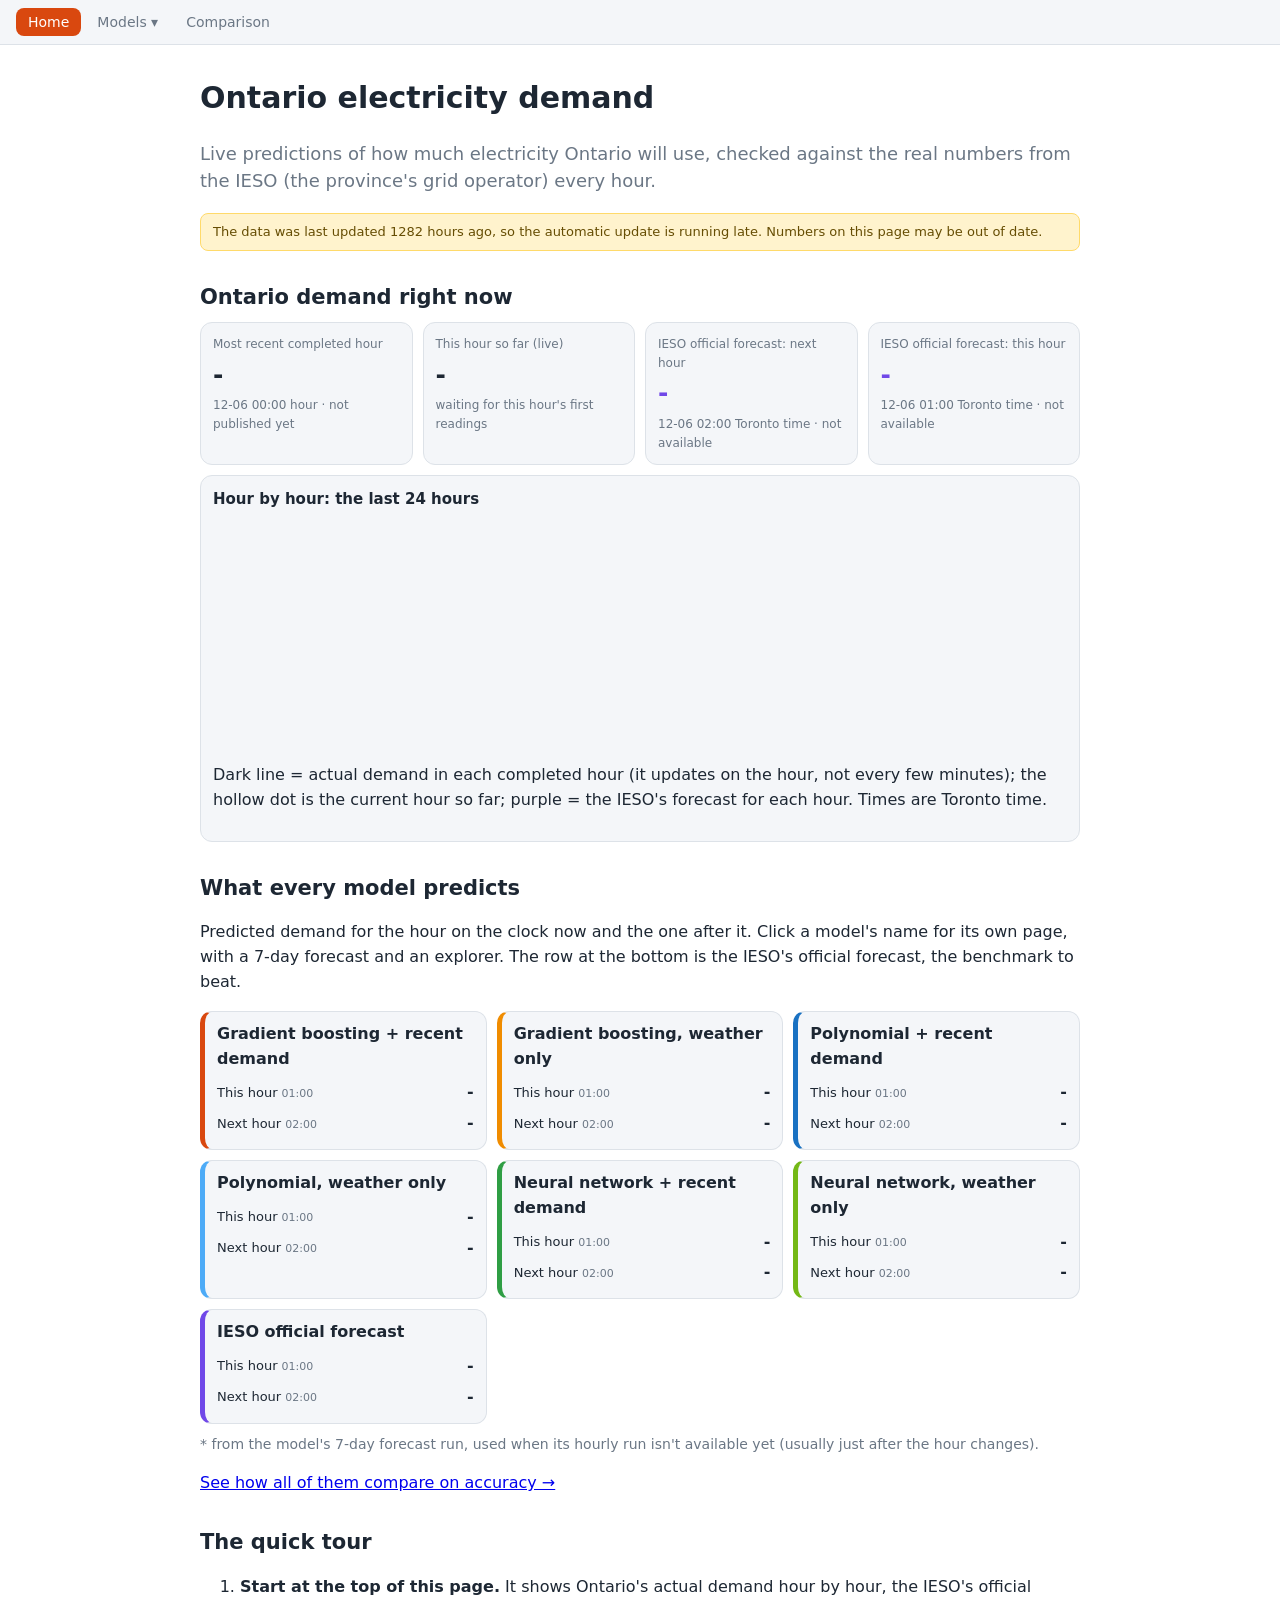
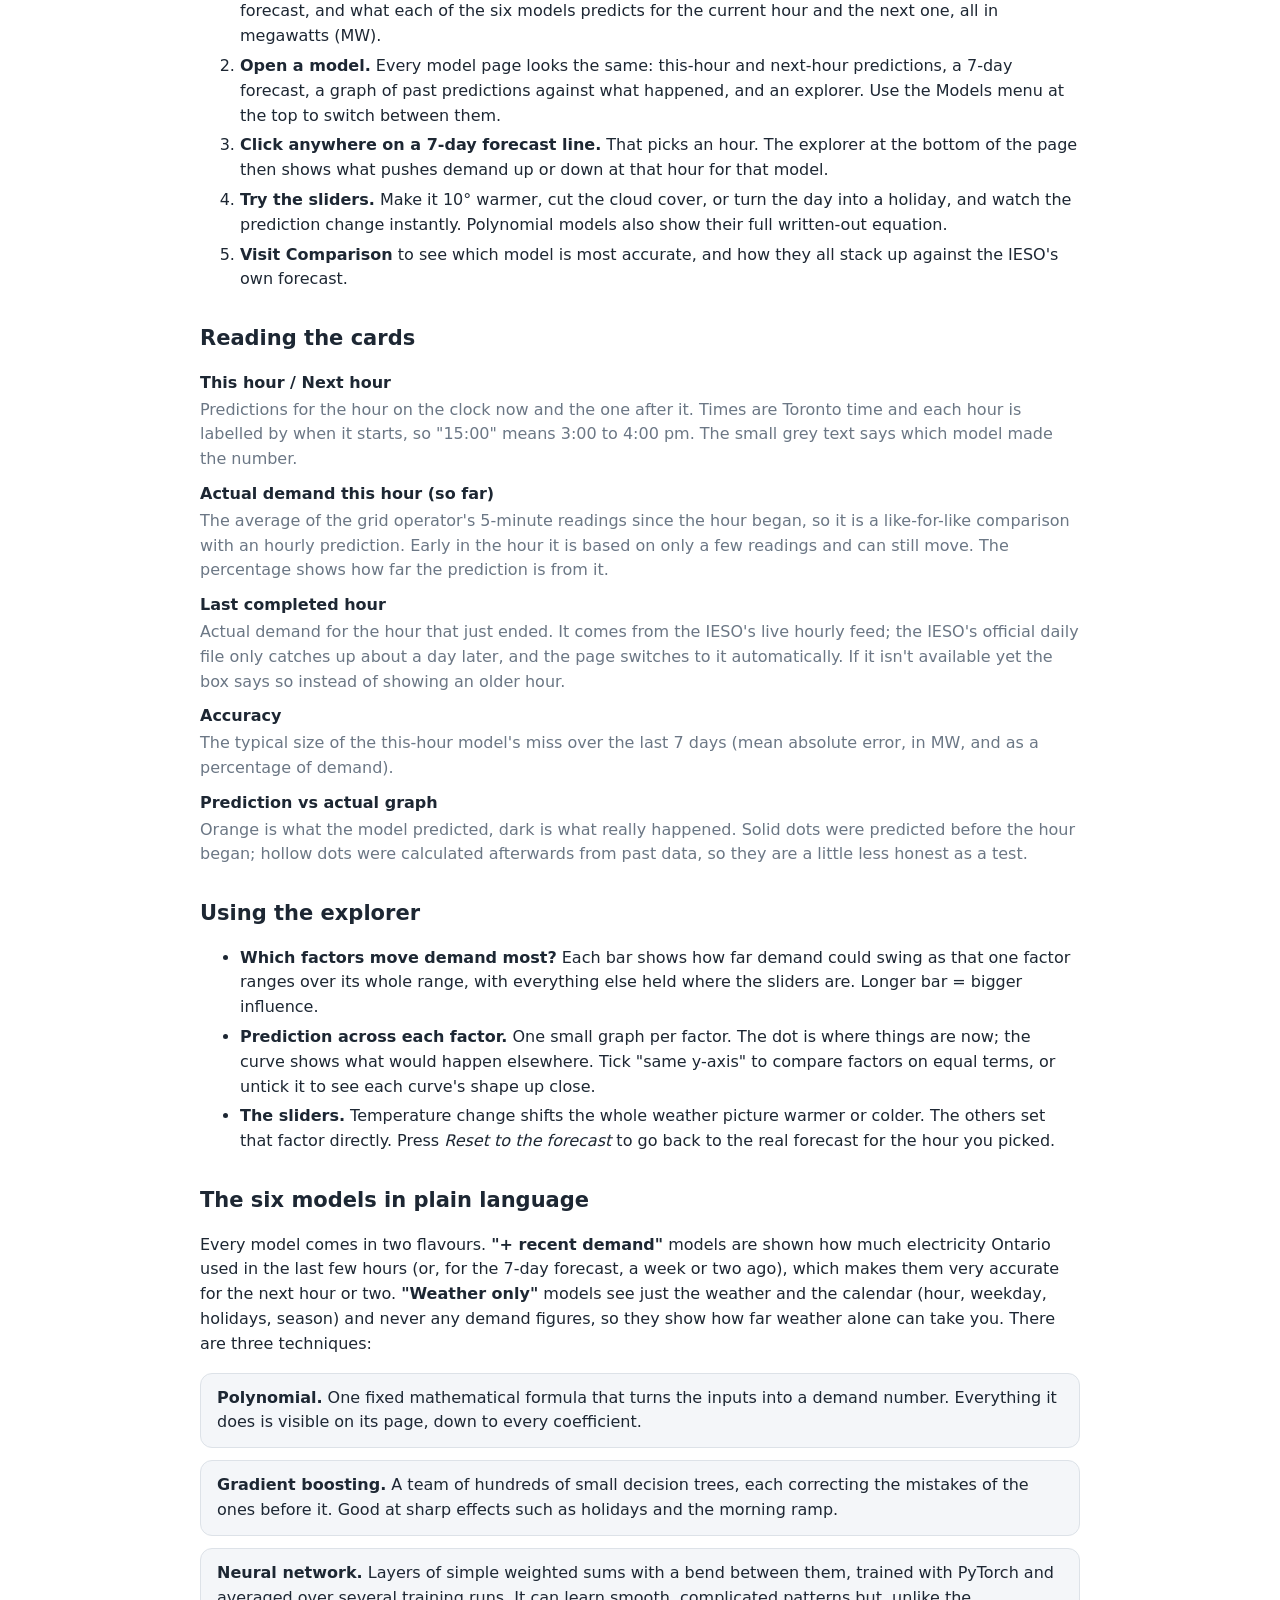
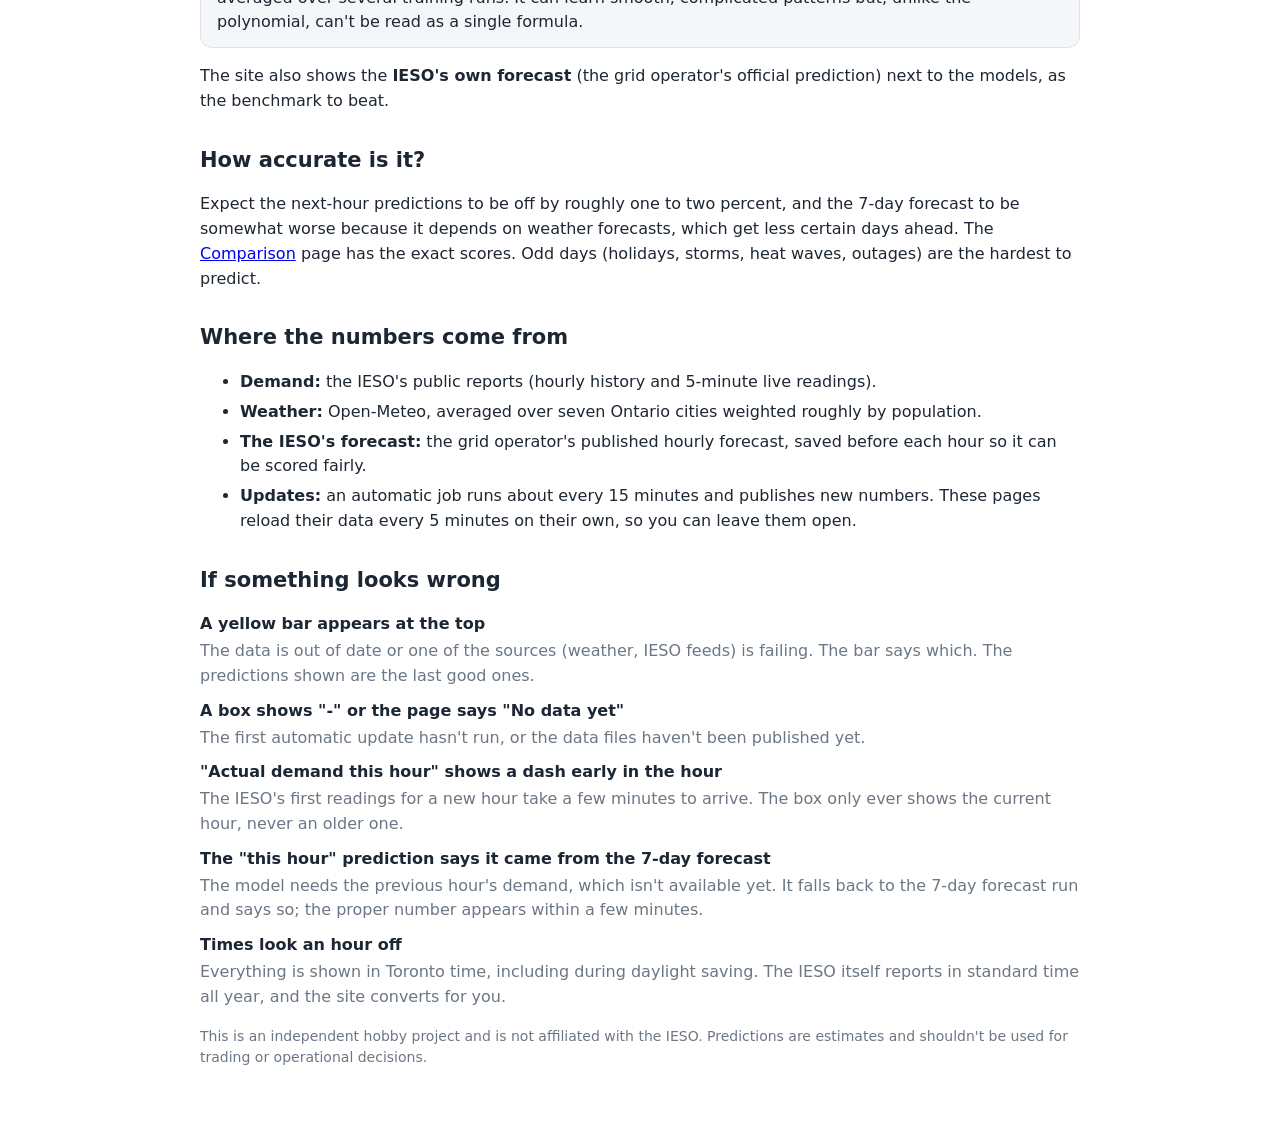
==== docs/index.html @ 5028d334 "uniform website, hopefully fixed ieso forecast inclusion" ====
<!doctype html><html><head><meta charset="utf-8">
<meta name="viewport" content="width=device-width,initial-scale=1"><script src="nav.js"></script>
<title>Ontario electricity demand: welcome</title>
<style>
:root{--bg:#fff;--fg:#1d2733;--mut:#6b7785;--card:#f4f6f9;--ac:#d9480f;--bd:#dde2e8}
@media(prefers-color-scheme:dark){:root{--bg:#14181d;--fg:#e6eaee;--mut:#8b96a3;--card:#1e242b;--bd:#313a44}}
body{margin:0;font:16px/1.55 system-ui,sans-serif;background:var(--bg);color:var(--fg)}
main{max-width:880px;margin:auto;padding:20px 16px 50px}h1{font-size:30px;margin:10px 0 6px}h2{font-size:21px;margin:30px 0 6px}h3{font-size:16px;margin:0 0 4px}
p,li{color:var(--fg)}.lead{font-size:18px;color:var(--mut)}.mut{color:var(--mut);font-size:14px}
.pages{display:grid;grid-template-columns:repeat(2,1fr);gap:12px;margin:14px 0}@media(max-width:640px){.pages{grid-template-columns:1fr}}
a.tile{display:block;background:var(--card);border:1px solid var(--bd);border-radius:12px;padding:14px;color:var(--fg);text-decoration:none}
a.tile:hover{border-color:var(--ac)}a.tile p{margin:4px 0 0;color:var(--mut);font-size:14px}
.box{background:var(--card);border:1px solid var(--bd);border-radius:12px;padding:12px 16px;margin:12px 0}
dt{font-weight:700;margin-top:10px}dd{margin:2px 0 0;color:var(--mut)}code{background:var(--card);padding:1px 5px;border-radius:5px;font-size:14px}
li{margin:5px 0}
.warn{background:#fff3cd;color:#664d03;border:1px solid #ffda6a;border-radius:8px;padding:8px 12px;margin:10px 0;font-size:13px}
@media(prefers-color-scheme:dark){.warn{background:#3d3210;color:#ffe08a;border-color:#6b5a1f}}
.cards{display:grid;grid-template-columns:repeat(auto-fit,minmax(200px,1fr));gap:10px;margin:8px 0}
.card,.panel{background:var(--card);border:1px solid var(--bd);border-radius:12px;padding:12px}.panel{margin:10px 0}
.card span{display:block;color:var(--mut);font-size:12px}.card b{font-size:25px;display:block;margin:2px 0}.card small{display:block;color:var(--mut);font-size:12px}
.card.ieso b{color:#7048e8}@media(prefers-color-scheme:dark){.card.ieso b{color:#a78bfa}}
.mgrid{display:grid;grid-template-columns:repeat(auto-fit,minmax(255px,1fr));gap:10px;margin:8px 0}
.mc{background:var(--card);border:1px solid var(--bd);border-left:5px solid var(--ac);border-radius:12px;padding:10px 12px}
.mc a{color:var(--fg);font-weight:700;text-decoration:none}.mc a:hover{text-decoration:underline}
.mc table{width:100%;border-collapse:collapse;margin-top:6px;font-size:13px}.mc td{padding:3px 0}.mc td+td{text-align:right;font-weight:700;font-size:16px}
.mc small{color:var(--mut);font-size:11px}canvas{width:100%;height:230px;display:block}h3{font-size:15px;margin:0 0 6px}
</style></head><body><main>
<h1>Ontario electricity demand</h1>
<p class="lead">Live predictions of how much electricity Ontario will use, checked against the real numbers from the IESO (the province's grid operator) every hour.</p>

<div id="banner" class="warn" style="display:none"></div>

<h2>Ontario demand right now</h2>
<div class="cards">
<div class="card"><span>Most recent completed hour</span><b id="hA">-</b><small id="hAt"></small></div>
<div class="card"><span>This hour so far (live)</span><b id="hL">-</b><small id="hLt"></small></div>
<div class="card ieso"><span>IESO official forecast: next hour</span><b id="hI">-</b><small id="hIt"></small></div>
<div class="card ieso"><span>IESO official forecast: this hour</span><b id="hJ">-</b><small id="hJt"></small></div></div>
<div class="panel"><h3>Hour by hour: the last 24 hours</h3><canvas id="tr"></canvas>
<p>Dark line = actual demand in each completed hour (it updates on the hour, not every few minutes); the hollow dot is the current hour so far; purple = the IESO's forecast for each hour. Times are Toronto time.</p></div>

<h2>What every model predicts</h2>
<p>Predicted demand for the hour on the clock now and the one after it. Click a model's name for its own page, with a 7-day forecast and an explorer. The row at the bottom is the IESO's official forecast, the benchmark to beat.</p>
<div class="mgrid" id="mg"></div>
<p><a href="compare.html">See how all of them compare on accuracy &rarr;</a></p>

<h2>The quick tour</h2>
<ol>
<li><b>Start at the top of this page.</b> It shows Ontario's actual demand hour by hour, the IESO's official forecast, and what each of the six models predicts for the current hour and the next one, all in megawatts (MW).</li>
<li><b>Open a model.</b> Every model page looks the same: this-hour and next-hour predictions, a 7-day forecast, a graph of past predictions against what happened, and an explorer. Use the Models menu at the top to switch between them.</li>
<li><b>Click anywhere on a 7-day forecast line.</b> That picks an hour. The explorer at the bottom of the page then shows what pushes demand up or down at that hour for that model.</li>
<li><b>Try the sliders.</b> Make it 10&deg; warmer, cut the cloud cover, or turn the day into a holiday, and watch the prediction change instantly. Polynomial models also show their full written-out equation.</li>
<li><b>Visit Comparison</b> to see which model is most accurate, and how they all stack up against the IESO's own forecast.</li>
</ol>

<h2>Reading the cards</h2>
<dl>
<dt>This hour / Next hour</dt><dd>Predictions for the hour on the clock now and the one after it. Times are Toronto time and each hour is labelled by when it starts, so "15:00" means 3:00 to 4:00 pm. The small grey text says which model made the number.</dd>
<dt>Actual demand this hour (so far)</dt><dd>The average of the grid operator's 5-minute readings since the hour began, so it is a like-for-like comparison with an hourly prediction. Early in the hour it is based on only a few readings and can still move. The percentage shows how far the prediction is from it.</dd>
<dt>Last completed hour</dt><dd>Actual demand for the hour that just ended. It comes from the IESO's live hourly feed; the IESO's official daily file only catches up about a day later, and the page switches to it automatically. If it isn't available yet the box says so instead of showing an older hour.</dd>
<dt>Accuracy</dt><dd>The typical size of the this-hour model's miss over the last 7 days (mean absolute error, in MW, and as a percentage of demand).</dd>
<dt>Prediction vs actual graph</dt><dd>Orange is what the model predicted, dark is what really happened. Solid dots were predicted before the hour began; hollow dots were calculated afterwards from past data, so they are a little less honest as a test.</dd>
</dl>

<h2>Using the explorer</h2>
<ul>
<li><b>Which factors move demand most?</b> Each bar shows how far demand could swing as that one factor ranges over its whole range, with everything else held where the sliders are. Longer bar = bigger influence.</li>
<li><b>Prediction across each factor.</b> One small graph per factor. The dot is where things are now; the curve shows what would happen elsewhere. Tick "same y-axis" to compare factors on equal terms, or untick it to see each curve's shape up close.</li>
<li><b>The sliders.</b> Temperature change shifts the whole weather picture warmer or colder. The others set that factor directly. Press <i>Reset to the forecast</i> to go back to the real forecast for the hour you picked.</li>
</ul>

<h2>The six models in plain language</h2>
<p>Every model comes in two flavours. <b>"+ recent demand"</b> models are shown how much electricity Ontario used in the last few hours (or, for the 7-day forecast, a week or two ago), which makes them very accurate for the next hour or two. <b>"Weather only"</b> models see just the weather and the calendar (hour, weekday, holidays, season) and never any demand figures, so they show how far weather alone can take you. There are three techniques:</p>
<div class="box"><b>Polynomial.</b> One fixed mathematical formula that turns the inputs into a demand number. Everything it does is visible on its page, down to every coefficient.</div>
<div class="box"><b>Gradient boosting.</b> A team of hundreds of small decision trees, each correcting the mistakes of the ones before it. Good at sharp effects such as holidays and the morning ramp.</div>
<div class="box"><b>Neural network.</b> Layers of simple weighted sums with a bend between them, trained with PyTorch and averaged over several training runs. It can learn smooth, complicated patterns but, unlike the polynomial, can't be read as a single formula.</div>
<p>The site also shows the <b>IESO's own forecast</b> (the grid operator's official prediction) next to the models, as the benchmark to beat.</p>

<h2>How accurate is it?</h2>
<p>Expect the next-hour predictions to be off by roughly one to two percent, and the 7-day forecast to be somewhat worse because it depends on weather forecasts, which get less certain days ahead. The <a href="compare.html">Comparison</a> page has the exact scores. Odd days (holidays, storms, heat waves, outages) are the hardest to predict.</p>

<h2>Where the numbers come from</h2>
<ul>
<li><b>Demand:</b> the IESO's public reports (hourly history and 5-minute live readings).</li>
<li><b>Weather:</b> Open-Meteo, averaged over seven Ontario cities weighted roughly by population.</li>
<li><b>The IESO's forecast:</b> the grid operator's published hourly forecast, saved before each hour so it can be scored fairly.</li>
<li><b>Updates:</b> an automatic job runs about every 15 minutes and publishes new numbers. These pages reload their data every 5 minutes on their own, so you can leave them open.</li>
</ul>

<h2>If something looks wrong</h2>
<dl>
<dt>A yellow bar appears at the top</dt><dd>The data is out of date or one of the sources (weather, IESO feeds) is failing. The bar says which. The predictions shown are the last good ones.</dd>
<dt>A box shows "-" or the page says "No data yet"</dt><dd>The first automatic update hasn't run, or the data files haven't been published yet.</dd>
<dt>"Actual demand this hour" shows a dash early in the hour</dt><dd>The IESO's first readings for a new hour take a few minutes to arrive. The box only ever shows the current hour, never an older one.</dd>
<dt>The "this hour" prediction says it came from the 7-day forecast</dt><dd>The model needs the previous hour's demand, which isn't available yet. It falls back to the 7-day forecast run and says so; the proper number appears within a few minutes.</dd>
<dt>Times look an hour off</dt><dd>Everything is shown in Toronto time, including during daylight saving. The IESO itself reports in standard time all year, and the site converts for you.</dd>
</dl>
<p class="mut">This is an independent hobby project and is not affiliated with the IESO. Predictions are estimates and shouldn't be used for trading or operational decisions.</p>
<script src="demand_log.js"></script><script src="forecast.js"></script><script src="common.js"></script><script src="home.js"></script>
</main></body></html>
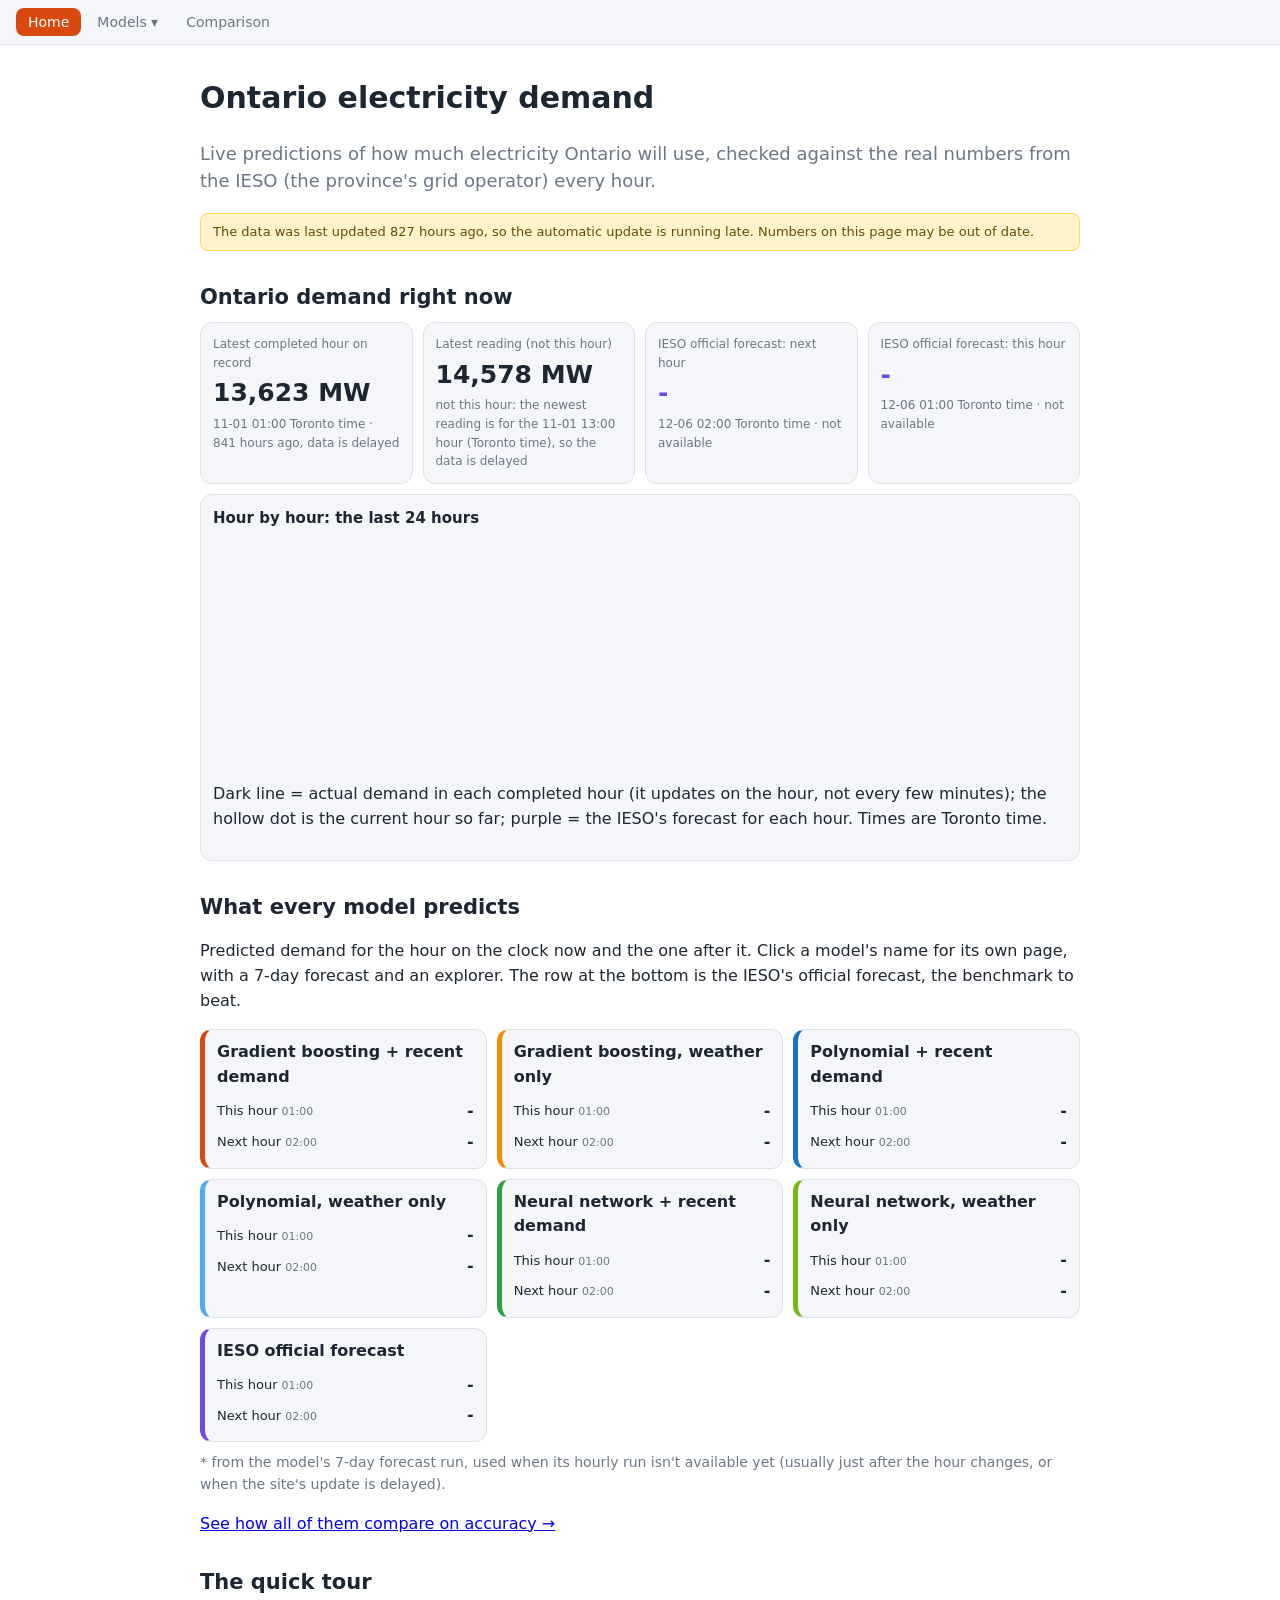
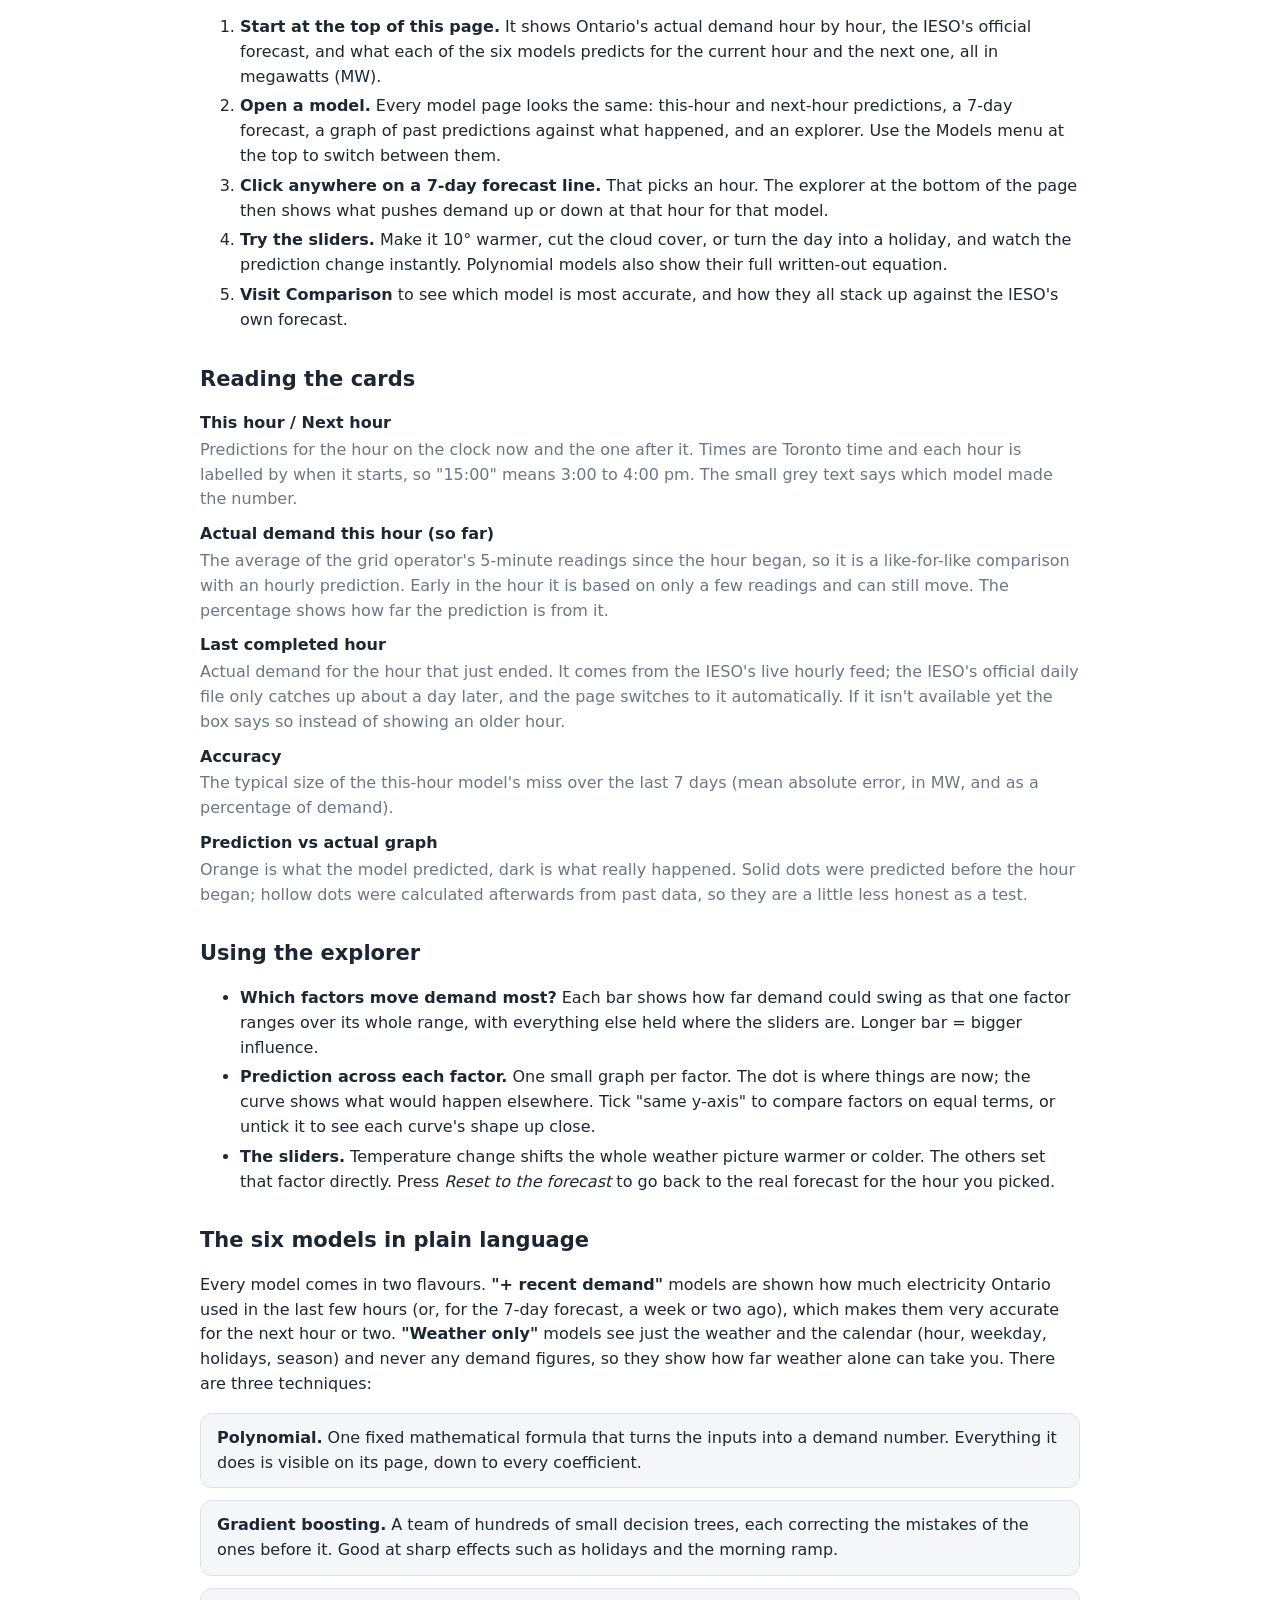
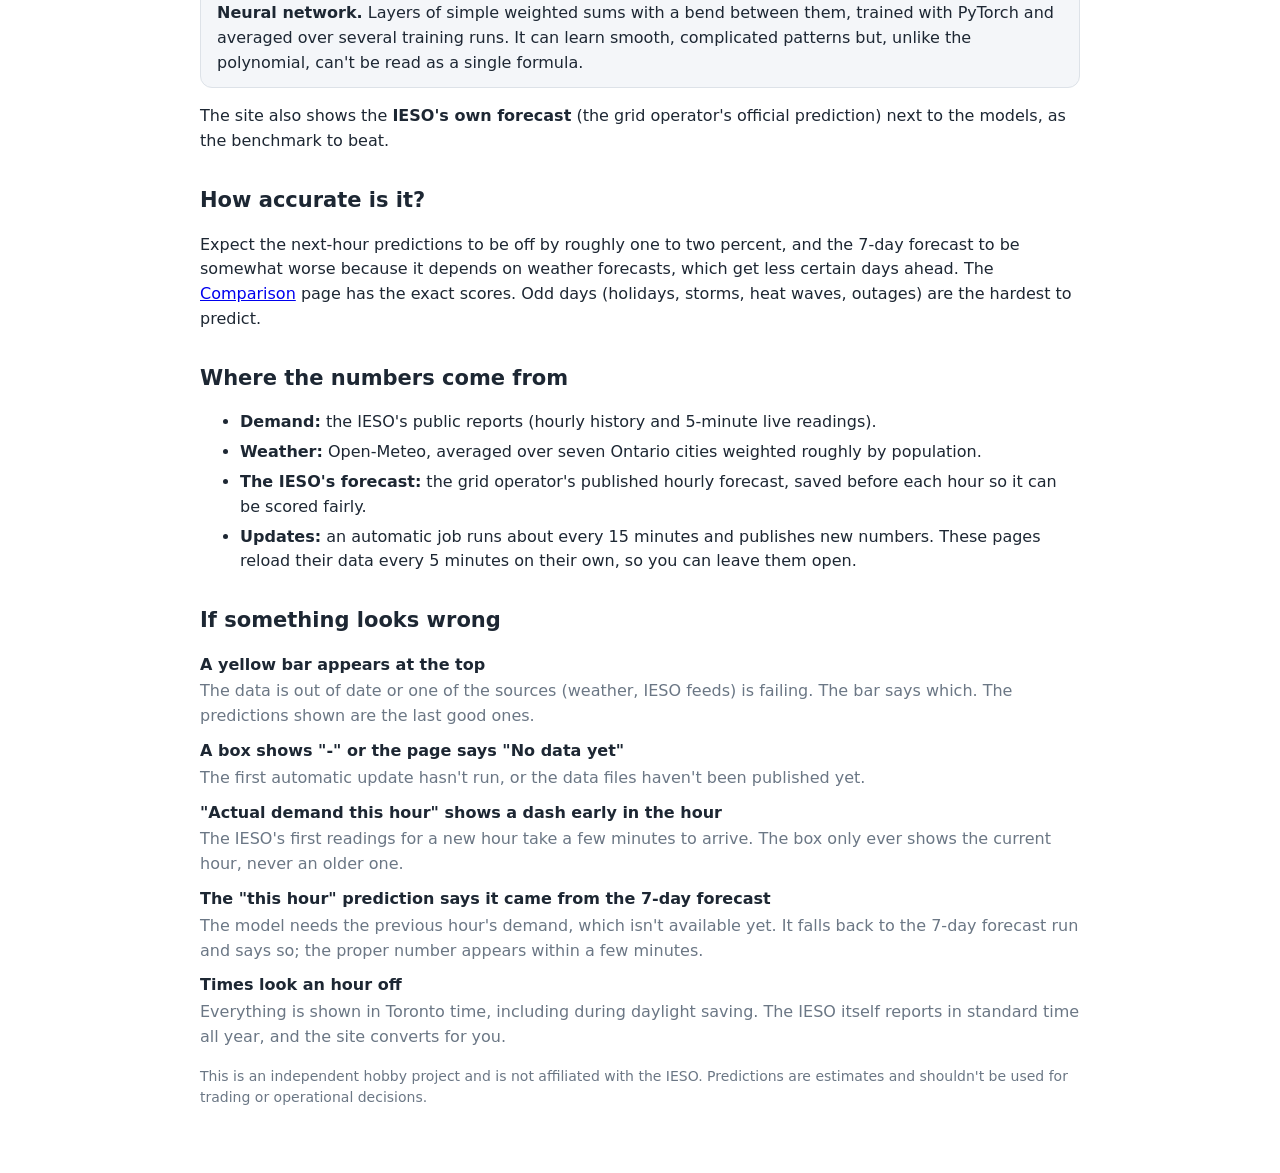
==== commit a352a5e2: "attempting to make demand update work" ====
--- a/docs/index.html
+++ b/docs/index.html
@@ -96,5 +96,5 @@
 <dt>Times look an hour off</dt><dd>Everything is shown in Toronto time, including during daylight saving. The IESO itself reports in standard time all year, and the site converts for you.</dd>
 </dl>
 <p class="mut">This is an independent hobby project and is not affiliated with the IESO. Predictions are estimates and shouldn't be used for trading or operational decisions.</p>
-<script src="demand_log.js"></script><script src="forecast.js"></script><script src="common.js"></script><script src="home.js"></script>
+<script src="demand_log.js"></script><script src="forecast.js"></script><script src="common.js"></script><script src="config.js"></script><script src="home.js"></script><script src="live.js"></script>
 </main></body></html>
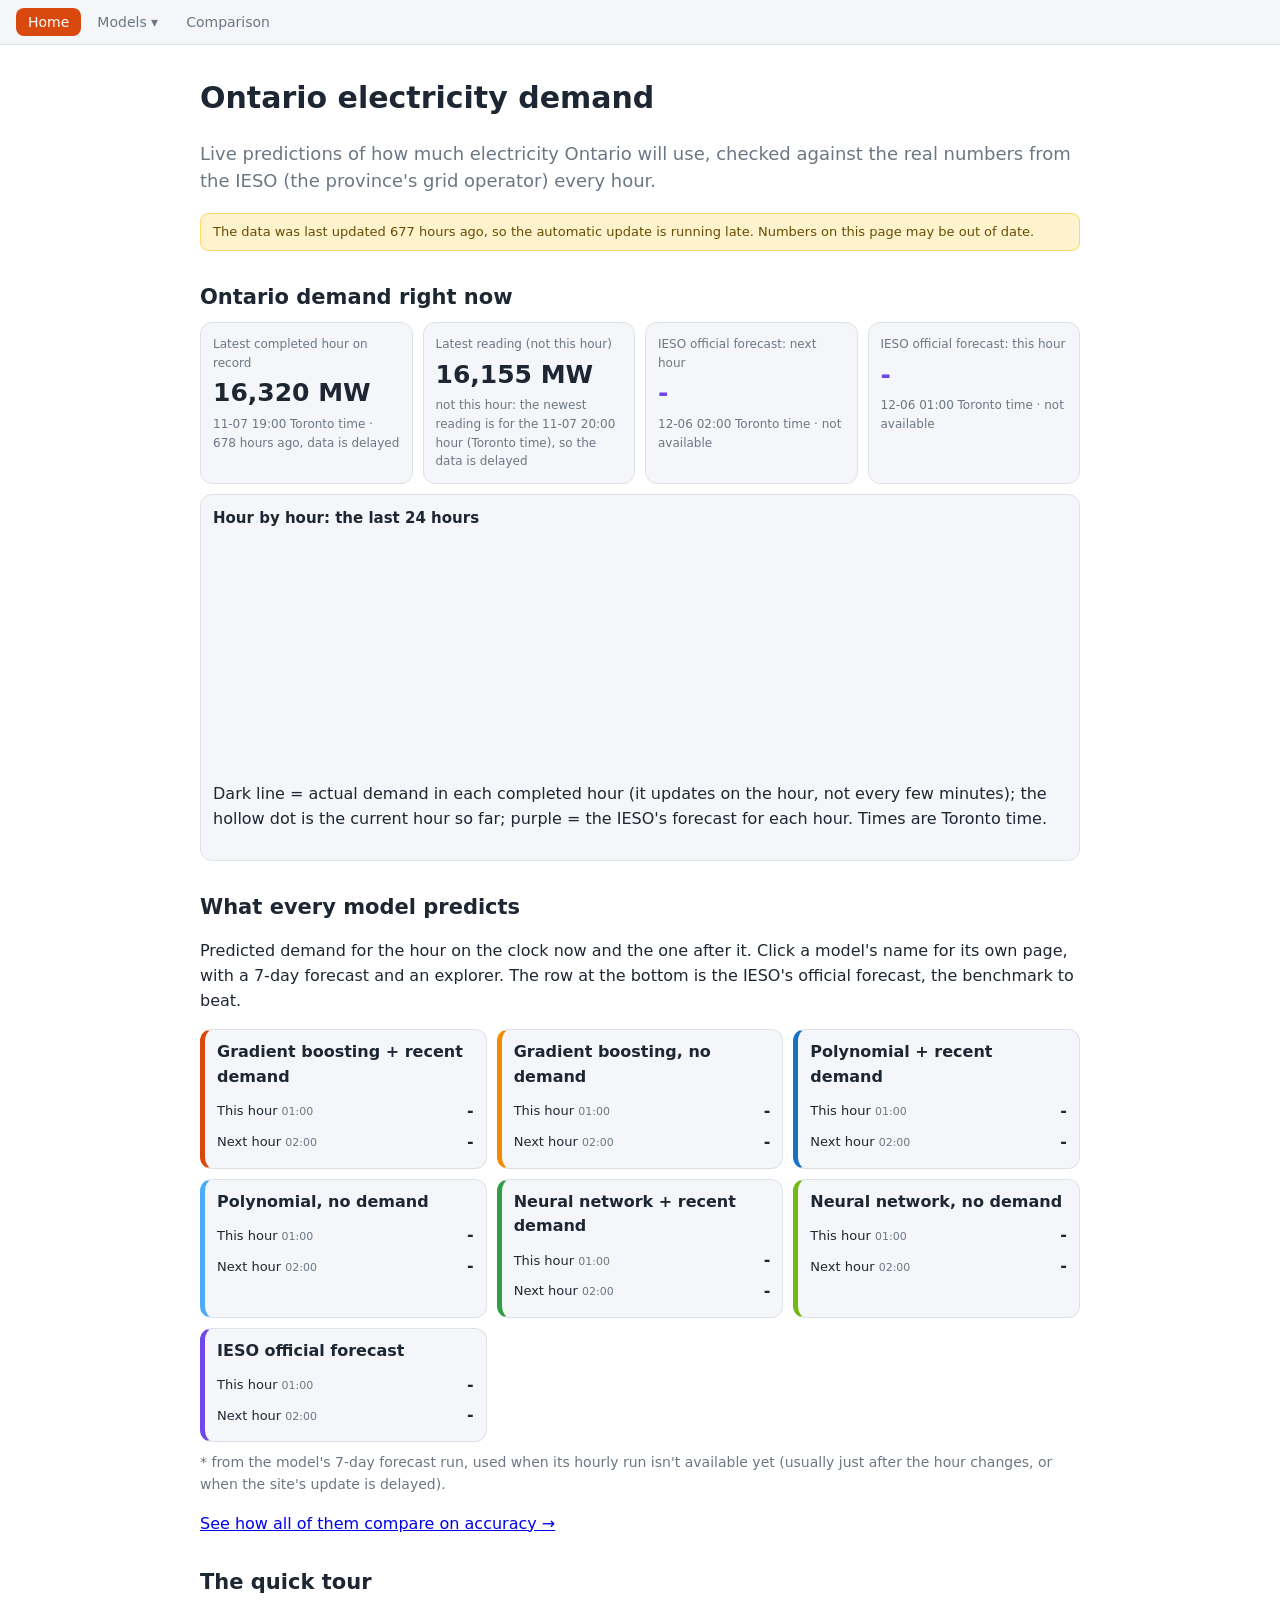
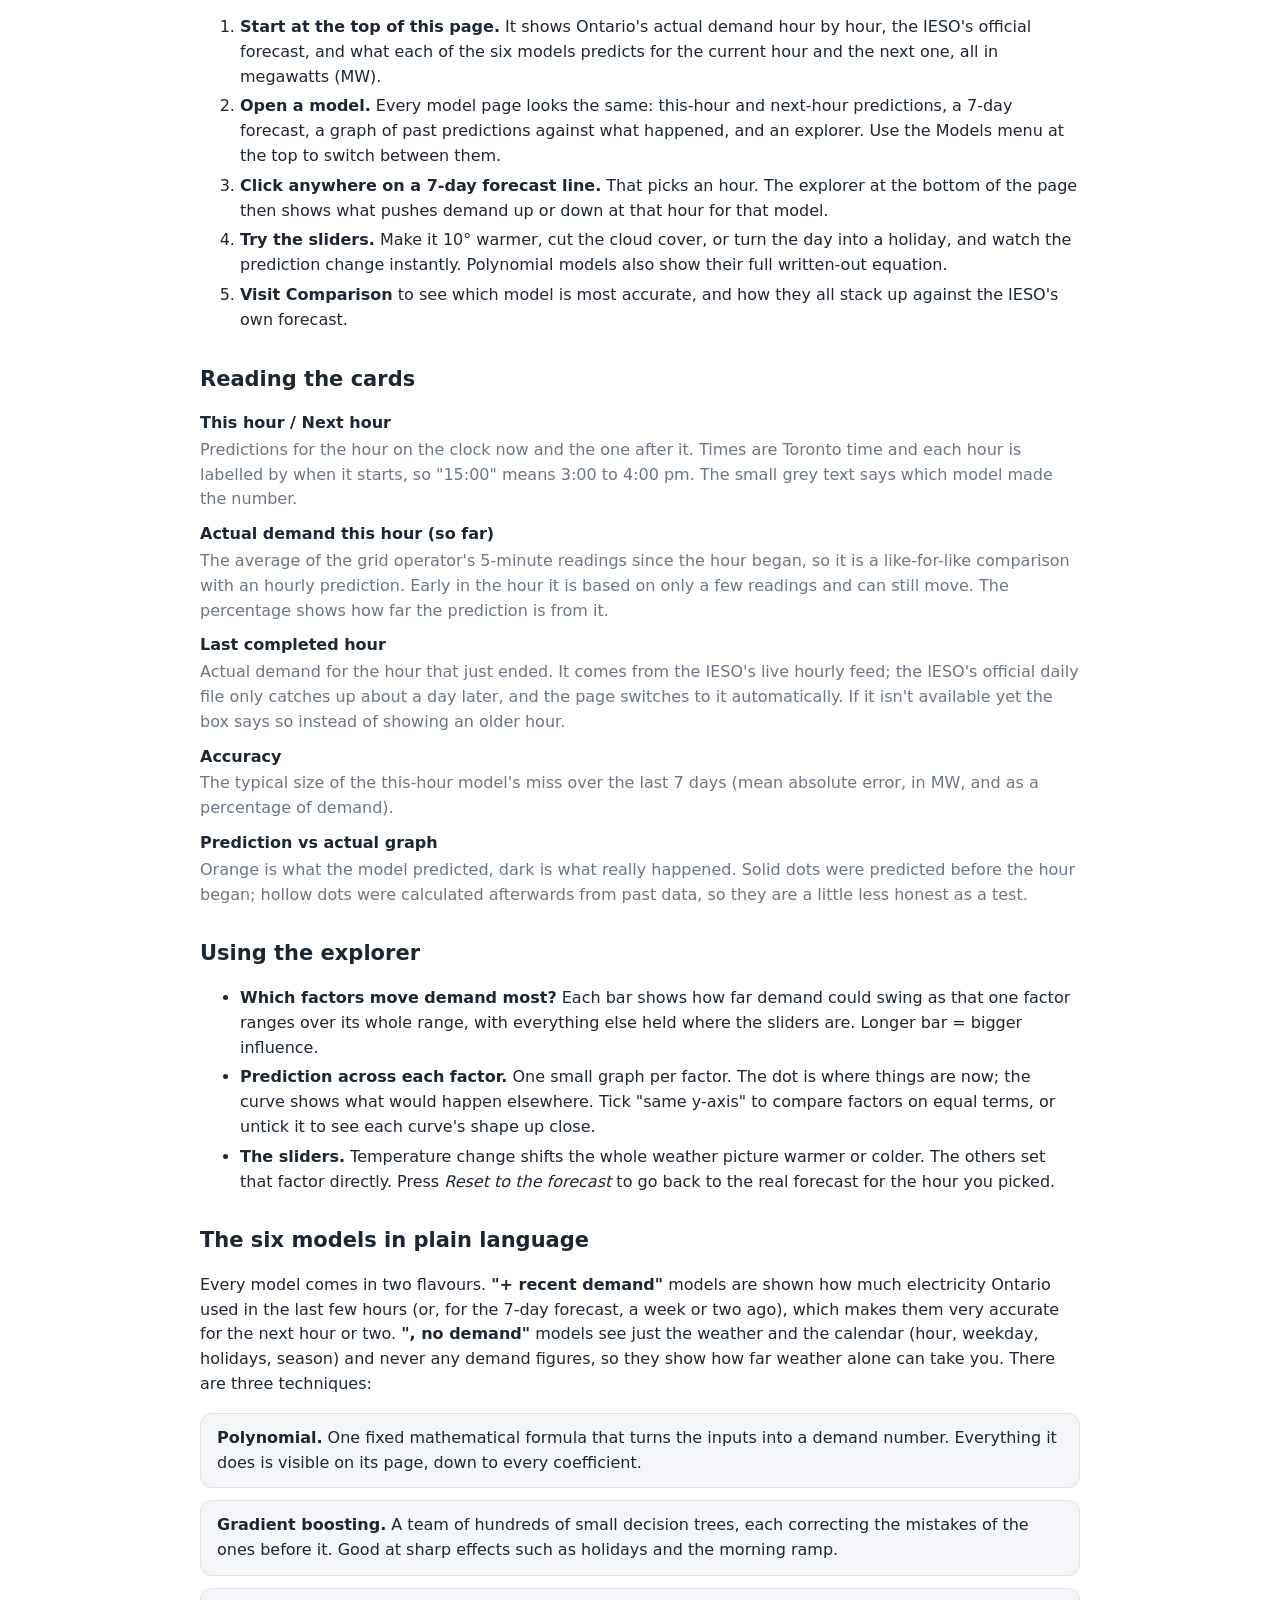
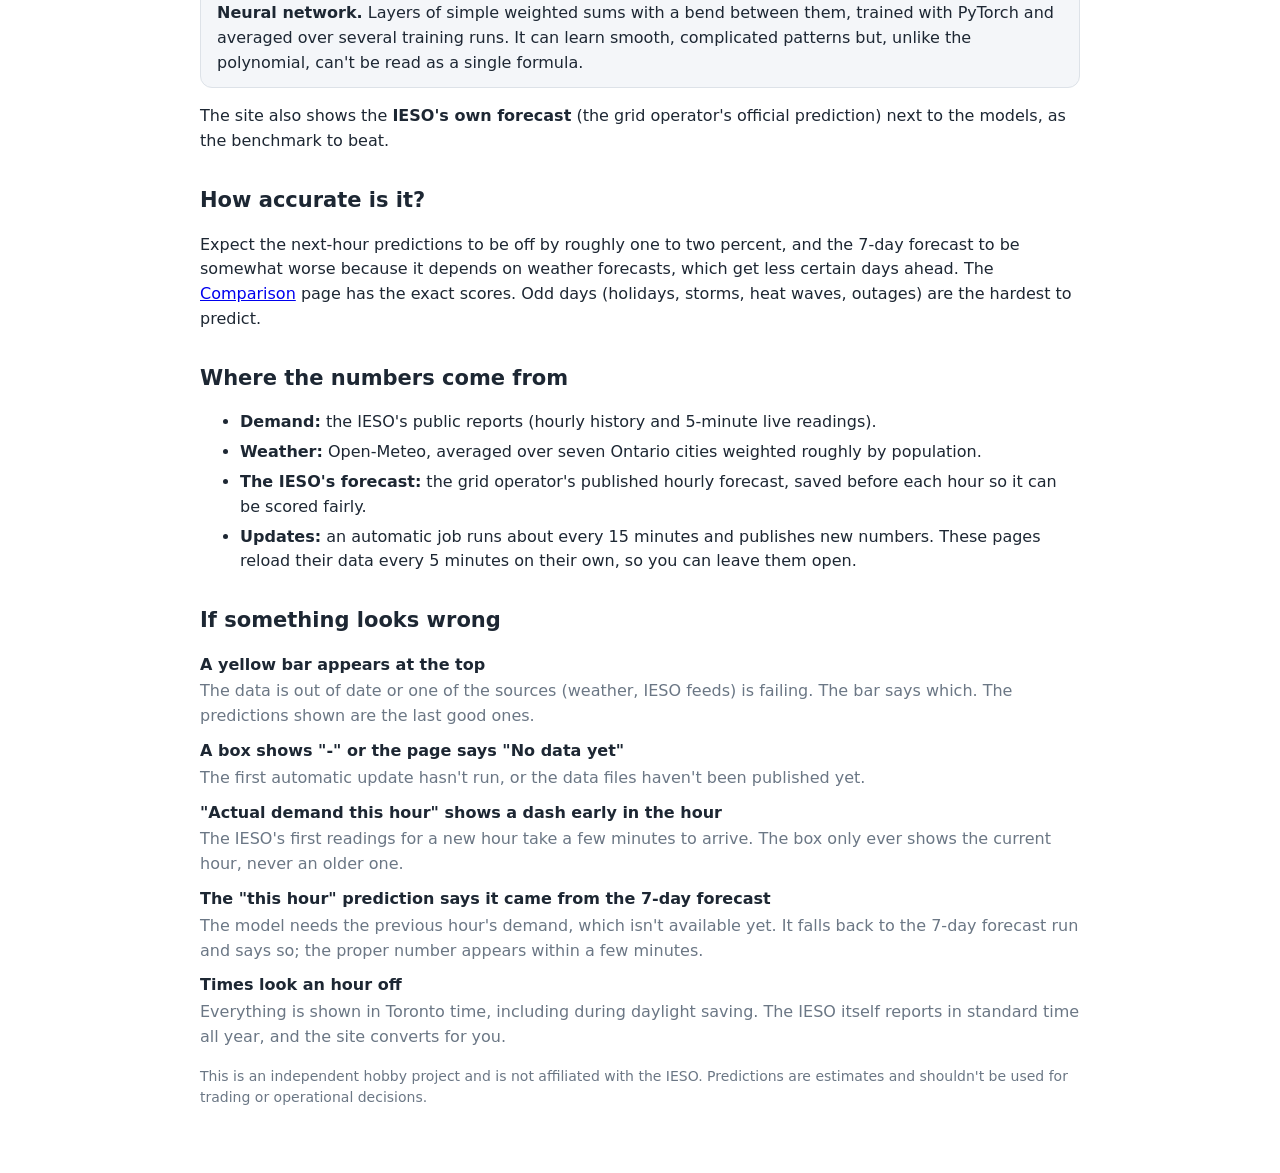
==== commit 791ac1f4: "Show the weather-only models as ", no demand" on the website features.py already uses the new names;" ====
--- a/docs/index.html
+++ b/docs/index.html
@@ -70,7 +70,7 @@
 </ul>
 
 <h2>The six models in plain language</h2>
-<p>Every model comes in two flavours. <b>"+ recent demand"</b> models are shown how much electricity Ontario used in the last few hours (or, for the 7-day forecast, a week or two ago), which makes them very accurate for the next hour or two. <b>"Weather only"</b> models see just the weather and the calendar (hour, weekday, holidays, season) and never any demand figures, so they show how far weather alone can take you. There are three techniques:</p>
+<p>Every model comes in two flavours. <b>"+ recent demand"</b> models are shown how much electricity Ontario used in the last few hours (or, for the 7-day forecast, a week or two ago), which makes them very accurate for the next hour or two. <b>", no demand"</b> models see just the weather and the calendar (hour, weekday, holidays, season) and never any demand figures, so they show how far weather alone can take you. There are three techniques:</p>
 <div class="box"><b>Polynomial.</b> One fixed mathematical formula that turns the inputs into a demand number. Everything it does is visible on its page, down to every coefficient.</div>
 <div class="box"><b>Gradient boosting.</b> A team of hundreds of small decision trees, each correcting the mistakes of the ones before it. Good at sharp effects such as holidays and the morning ramp.</div>
 <div class="box"><b>Neural network.</b> Layers of simple weighted sums with a bend between them, trained with PyTorch and averaged over several training runs. It can learn smooth, complicated patterns but, unlike the polynomial, can't be read as a single formula.</div>
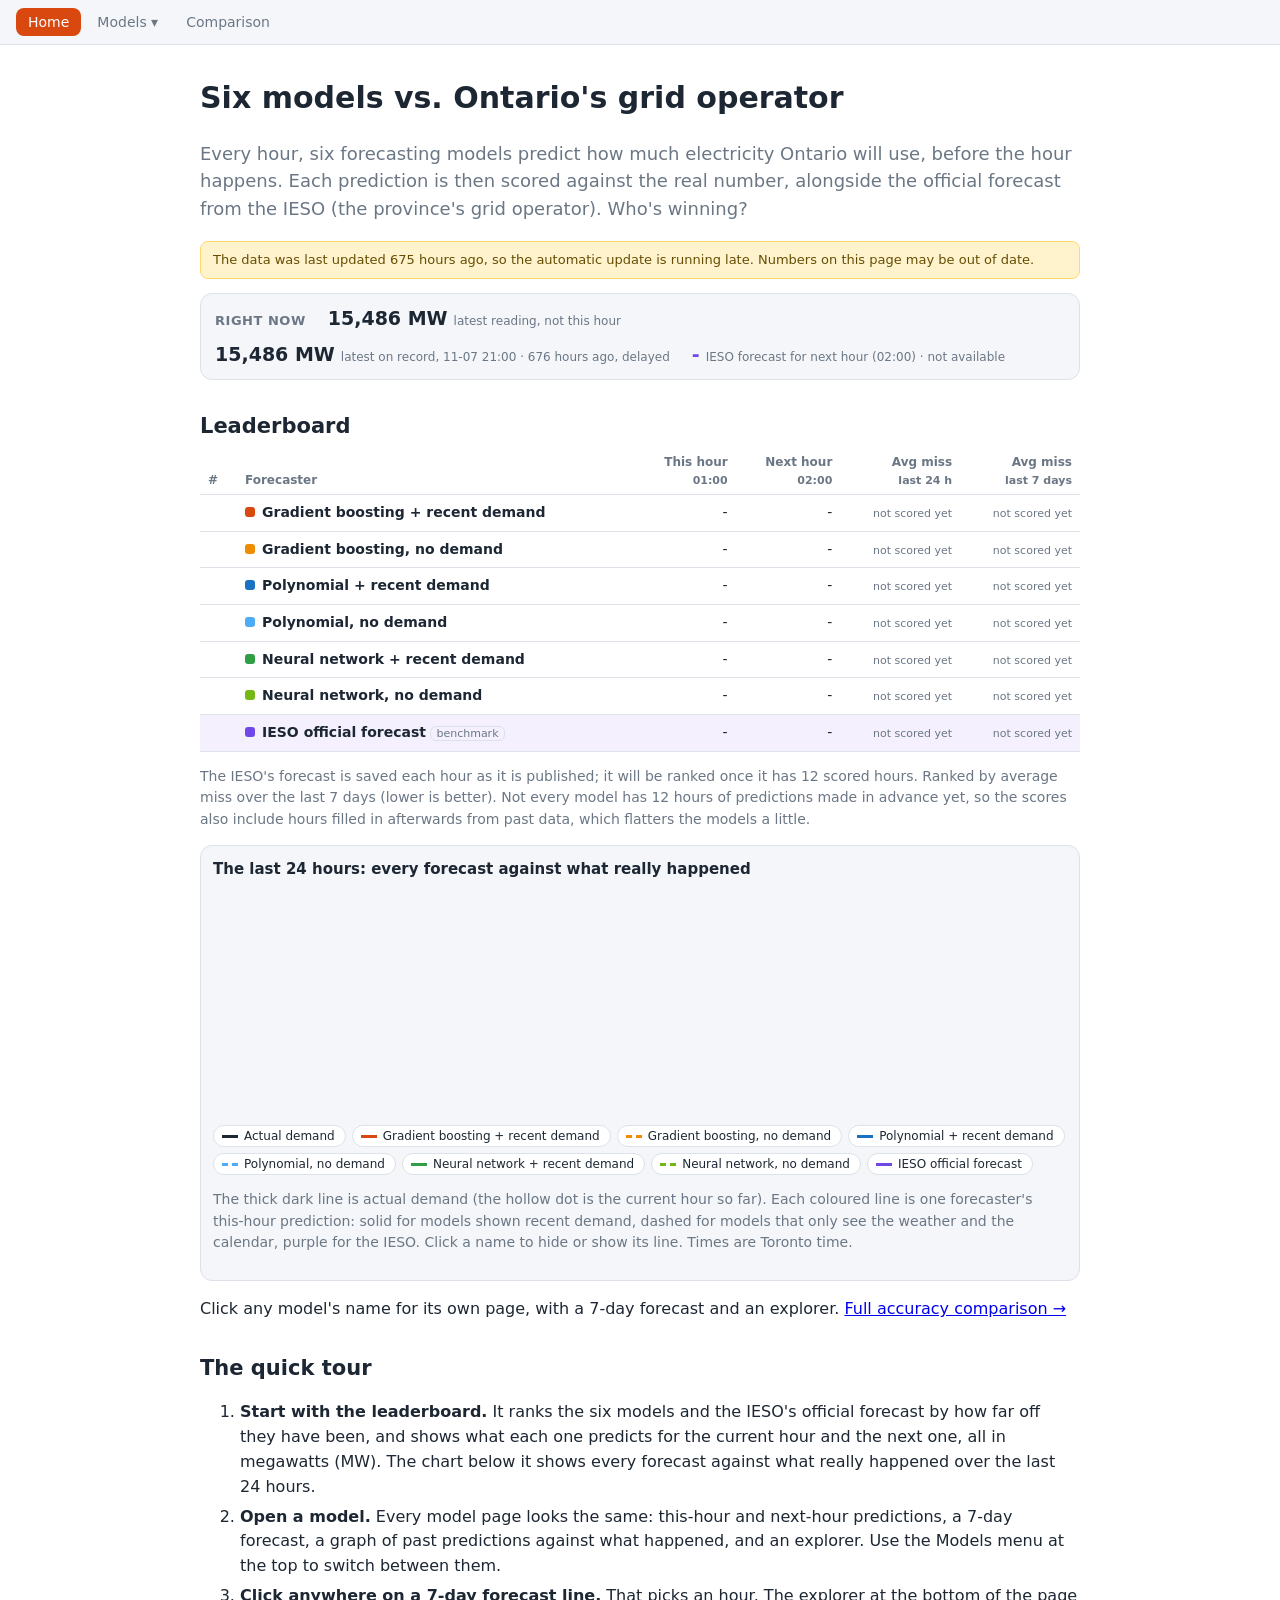
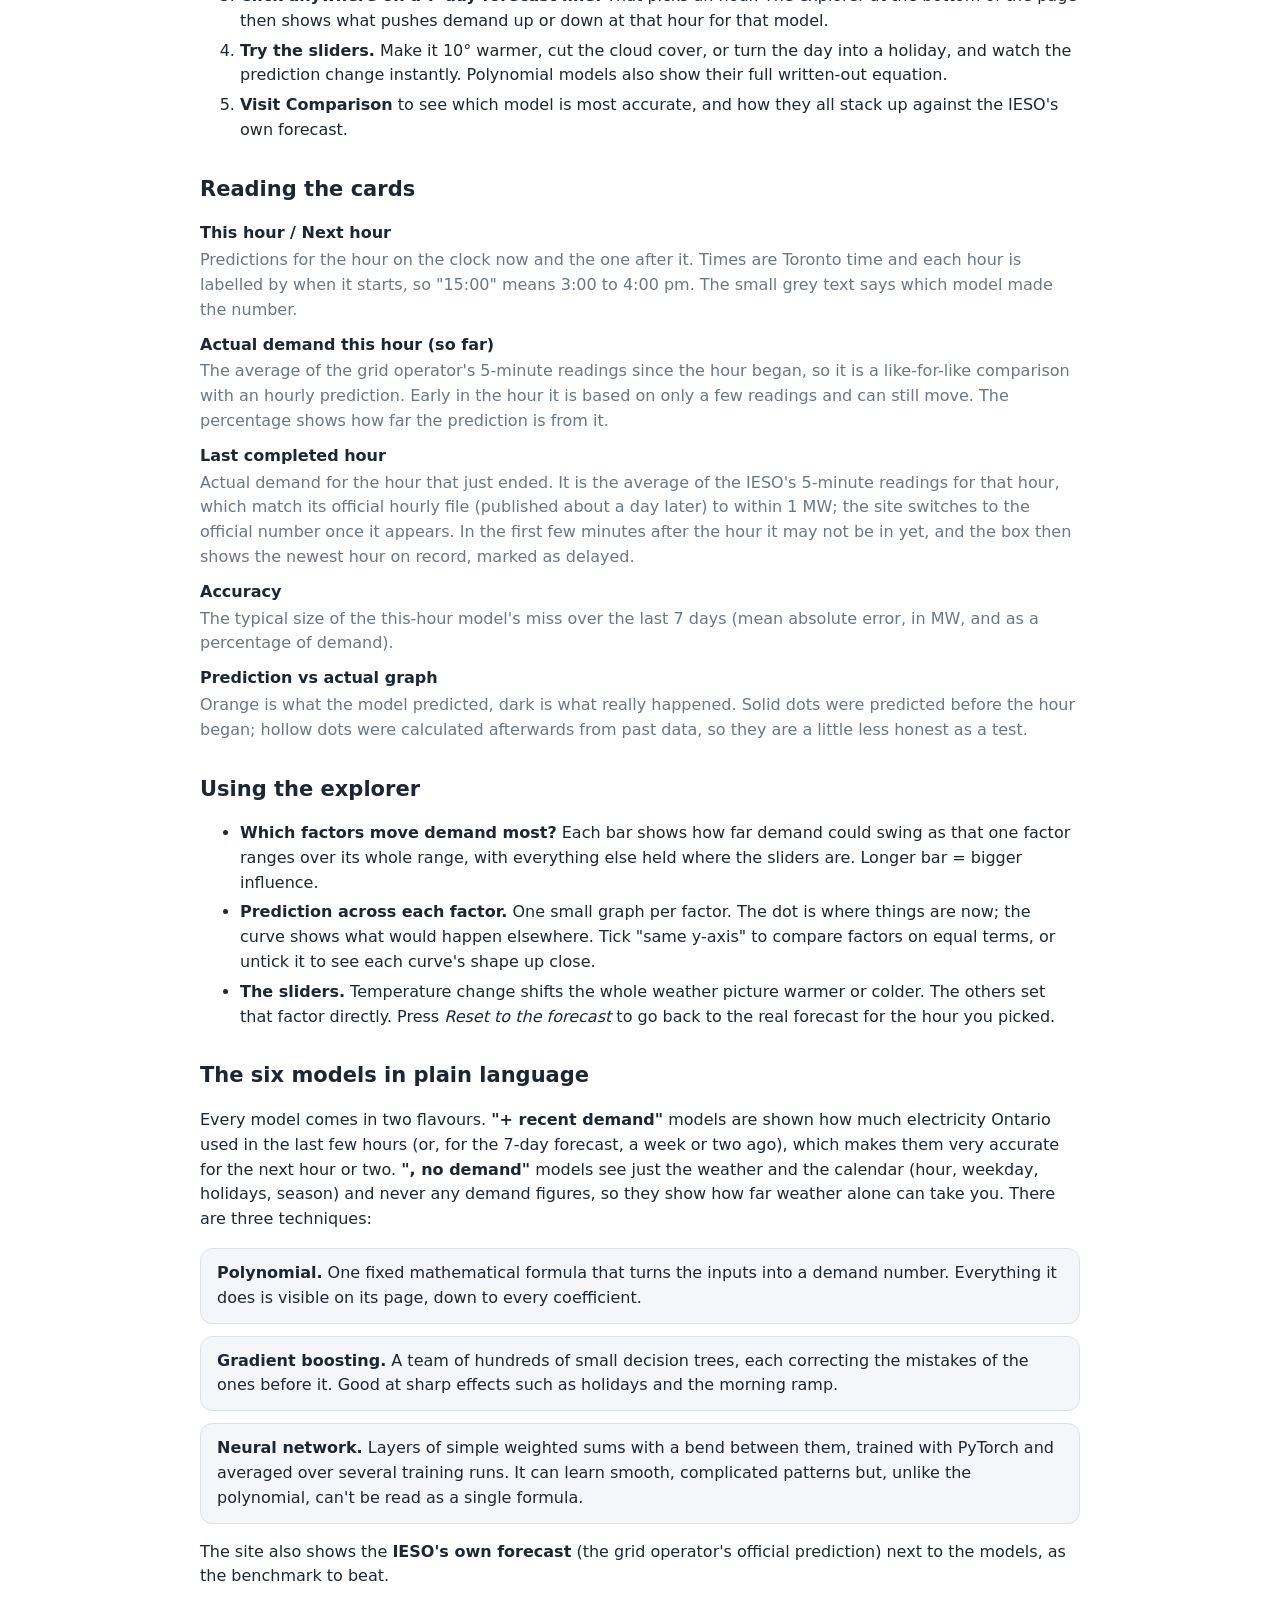
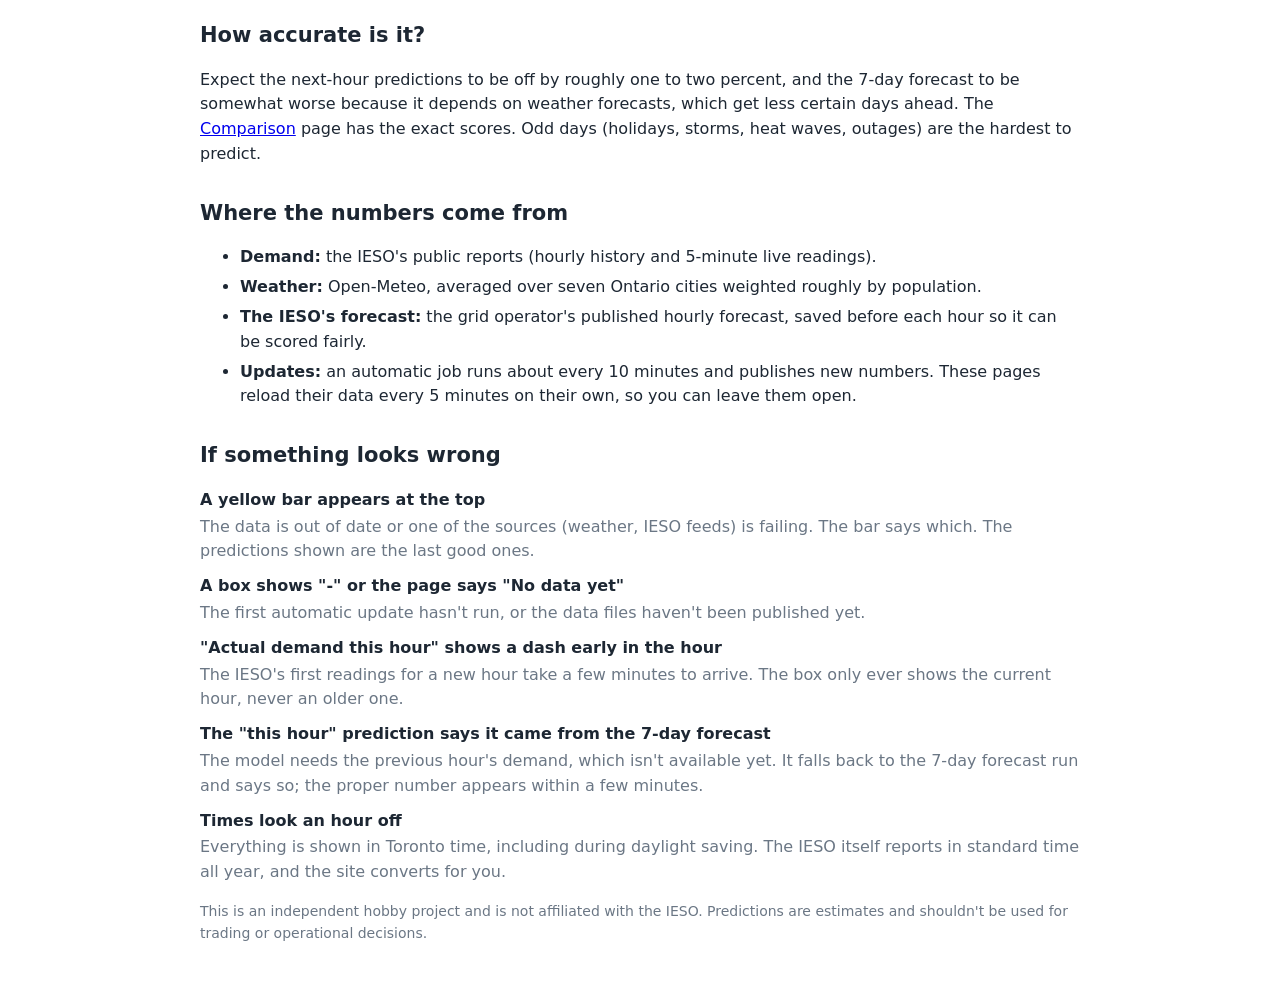
==== commit 99d7befb: "Home page: lead with a leaderboard of the models vs. the IESO New visitors saw current demand and th" ====
--- a/docs/index.html
+++ b/docs/index.html
@@ -1,6 +1,6 @@
 <!doctype html><html><head><meta charset="utf-8">
 <meta name="viewport" content="width=device-width,initial-scale=1"><script src="nav.js"></script>
-<title>Ontario electricity demand: welcome</title>
+<title>Ontario demand forecasts</title>
 <style>
 :root{--bg:#fff;--fg:#1d2733;--mut:#6b7785;--card:#f4f6f9;--ac:#d9480f;--bd:#dde2e8}
 @media(prefers-color-scheme:dark){:root{--bg:#14181d;--fg:#e6eaee;--mut:#8b96a3;--card:#1e242b;--bd:#313a44}}
@@ -24,29 +24,41 @@
 .mc a{color:var(--fg);font-weight:700;text-decoration:none}.mc a:hover{text-decoration:underline}
 .mc table{width:100%;border-collapse:collapse;margin-top:6px;font-size:13px}.mc td{padding:3px 0}.mc td+td{text-align:right;font-weight:700;font-size:16px}
 .mc small{color:var(--mut);font-size:11px}canvas{width:100%;height:230px;display:block}h3{font-size:15px;margin:0 0 6px}
+.now{display:flex;flex-wrap:wrap;align-items:baseline;gap:6px 22px;background:var(--card);border:1px solid var(--bd);border-radius:12px;padding:10px 14px;margin:14px 0}
+.now .nl{font-weight:700;font-size:13px;text-transform:uppercase;letter-spacing:.04em;color:var(--mut)}.now b{font-size:19px}.now small{color:var(--mut);font-size:12px;margin-left:6px}
+.now .ie b{color:#7048e8}@media(prefers-color-scheme:dark){.now .ie b{color:#a78bfa}}
+.tw{overflow-x:auto}.lb{width:100%;border-collapse:collapse;font-size:14px}.lb th{text-align:right;font-weight:600;color:var(--mut);font-size:12px;padding:4px 8px;border-bottom:1px solid var(--bd);vertical-align:bottom}
+.lb th:nth-child(-n+2){text-align:left}.lb td{padding:7px 8px;border-bottom:1px solid var(--bd);text-align:right;white-space:nowrap}.lb td:nth-child(2){text-align:left;white-space:normal}
+.lb td:first-child{color:var(--mut);font-weight:700;width:1.5em;text-align:left}.lb a{color:var(--fg);font-weight:600;text-decoration:none}.lb a:hover{text-decoration:underline}
+.lb small{color:var(--mut);font-size:11px}.lb tr.top td{background:rgba(250,176,5,.13)}.lb tr.top td:first-child::after{content:" \2605";color:#f59f00}
+.lb tr.ieso td{background:rgba(112,72,232,.08)}.lb .tag{border:1px solid var(--bd);border-radius:6px;padding:0 5px}
+.sw{display:inline-block;width:10px;height:10px;border-radius:3px;margin-right:7px}.bar{height:4px;background:var(--bd);border-radius:2px;margin-top:3px}.bar i{display:block;height:100%;border-radius:2px}
+.lg{display:flex;flex-wrap:wrap;gap:6px;margin:8px 0 0}.chip{font:12px system-ui,sans-serif;color:var(--fg);background:var(--bg);border:1px solid var(--bd);border-radius:20px;padding:3px 10px 3px 8px;cursor:pointer;opacity:.45}
+.chip.on{opacity:1}.chip i{display:inline-block;width:16px;height:0;border-top:3px solid var(--c);vertical-align:middle;margin-right:6px}.chip.dash i{border-top-style:dashed}
+span.chip{cursor:default}@media(max-width:560px){.lb .nx,.lb .d1{display:none}.lb td,.lb th{padding:6px 4px}}
 </style></head><body><main>
-<h1>Ontario electricity demand</h1>
-<p class="lead">Live predictions of how much electricity Ontario will use, checked against the real numbers from the IESO (the province's grid operator) every hour.</p>
+<h1>Six models vs. Ontario's grid operator</h1>
+<p class="lead">Every hour, six forecasting models predict how much electricity Ontario will use, before the hour happens. Each prediction is then scored against the real number, alongside the official forecast from the IESO (the province's grid operator). Who's winning?</p>
 
 <div id="banner" class="warn" style="display:none"></div>
 
-<h2>Ontario demand right now</h2>
-<div class="cards">
-<div class="card"><span>Most recent completed hour</span><b id="hA">-</b><small id="hAt"></small></div>
-<div class="card"><span>This hour so far (live)</span><b id="hL">-</b><small id="hLt"></small></div>
-<div class="card ieso"><span>IESO official forecast: next hour</span><b id="hI">-</b><small id="hIt"></small></div>
-<div class="card ieso"><span>IESO official forecast: this hour</span><b id="hJ">-</b><small id="hJt"></small></div></div>
-<div class="panel"><h3>Hour by hour: the last 24 hours</h3><canvas id="tr"></canvas>
-<p>Dark line = actual demand in each completed hour (it updates on the hour, not every few minutes); the hollow dot is the current hour so far; purple = the IESO's forecast for each hour. Times are Toronto time.</p></div>
+<div class="now"><span class="nl">Right now</span>
+<div><b id="hL">-</b><small id="hLt"></small></div>
+<div><b id="hA">-</b><small id="hAt"></small></div>
+<div class="ie"><b id="hI">-</b><small id="hIt"></small></div></div>
 
-<h2>What every model predicts</h2>
-<p>Predicted demand for the hour on the clock now and the one after it. Click a model's name for its own page, with a 7-day forecast and an explorer. The row at the bottom is the IESO's official forecast, the benchmark to beat.</p>
-<div class="mgrid" id="mg"></div>
-<p><a href="compare.html">See how all of them compare on accuracy &rarr;</a></p>
+<h2>Leaderboard</h2>
+<div class="tw"><table id="lb" class="lb"></table></div>
+<p class="mut" id="lbs"></p>
+
+<div class="panel"><h3>The last 24 hours: every forecast against what really happened</h3><canvas id="tr"></canvas>
+<div class="lg" id="lg"></div>
+<p class="mut">The thick dark line is actual demand (the hollow dot is the current hour so far). Each coloured line is one forecaster's this-hour prediction: solid for models shown recent demand, dashed for models that only see the weather and the calendar, purple for the IESO. Click a name to hide or show its line. Times are Toronto time.</p></div>
+<p>Click any model's name for its own page, with a 7-day forecast and an explorer. <a href="compare.html">Full accuracy comparison &rarr;</a></p>
 
 <h2>The quick tour</h2>
 <ol>
-<li><b>Start at the top of this page.</b> It shows Ontario's actual demand hour by hour, the IESO's official forecast, and what each of the six models predicts for the current hour and the next one, all in megawatts (MW).</li>
+<li><b>Start with the leaderboard.</b> It ranks the six models and the IESO's official forecast by how far off they have been, and shows what each one predicts for the current hour and the next one, all in megawatts (MW). The chart below it shows every forecast against what really happened over the last 24 hours.</li>
 <li><b>Open a model.</b> Every model page looks the same: this-hour and next-hour predictions, a 7-day forecast, a graph of past predictions against what happened, and an explorer. Use the Models menu at the top to switch between them.</li>
 <li><b>Click anywhere on a 7-day forecast line.</b> That picks an hour. The explorer at the bottom of the page then shows what pushes demand up or down at that hour for that model.</li>
 <li><b>Try the sliders.</b> Make it 10&deg; warmer, cut the cloud cover, or turn the day into a holiday, and watch the prediction change instantly. Polynomial models also show their full written-out equation.</li>
@@ -57,7 +69,7 @@
 <dl>
 <dt>This hour / Next hour</dt><dd>Predictions for the hour on the clock now and the one after it. Times are Toronto time and each hour is labelled by when it starts, so "15:00" means 3:00 to 4:00 pm. The small grey text says which model made the number.</dd>
 <dt>Actual demand this hour (so far)</dt><dd>The average of the grid operator's 5-minute readings since the hour began, so it is a like-for-like comparison with an hourly prediction. Early in the hour it is based on only a few readings and can still move. The percentage shows how far the prediction is from it.</dd>
-<dt>Last completed hour</dt><dd>Actual demand for the hour that just ended. It comes from the IESO's live hourly feed; the IESO's official daily file only catches up about a day later, and the page switches to it automatically. If it isn't available yet the box says so instead of showing an older hour.</dd>
+<dt>Last completed hour</dt><dd>Actual demand for the hour that just ended. It is the average of the IESO's 5-minute readings for that hour, which match its official hourly file (published about a day later) to within 1 MW; the site switches to the official number once it appears. In the first few minutes after the hour it may not be in yet, and the box then shows the newest hour on record, marked as delayed.</dd>
 <dt>Accuracy</dt><dd>The typical size of the this-hour model's miss over the last 7 days (mean absolute error, in MW, and as a percentage of demand).</dd>
 <dt>Prediction vs actual graph</dt><dd>Orange is what the model predicted, dark is what really happened. Solid dots were predicted before the hour began; hollow dots were calculated afterwards from past data, so they are a little less honest as a test.</dd>
 </dl>
@@ -84,7 +96,7 @@
 <li><b>Demand:</b> the IESO's public reports (hourly history and 5-minute live readings).</li>
 <li><b>Weather:</b> Open-Meteo, averaged over seven Ontario cities weighted roughly by population.</li>
 <li><b>The IESO's forecast:</b> the grid operator's published hourly forecast, saved before each hour so it can be scored fairly.</li>
-<li><b>Updates:</b> an automatic job runs about every 15 minutes and publishes new numbers. These pages reload their data every 5 minutes on their own, so you can leave them open.</li>
+<li><b>Updates:</b> an automatic job runs about every 10 minutes and publishes new numbers. These pages reload their data every 5 minutes on their own, so you can leave them open.</li>
 </ul>
 
 <h2>If something looks wrong</h2>
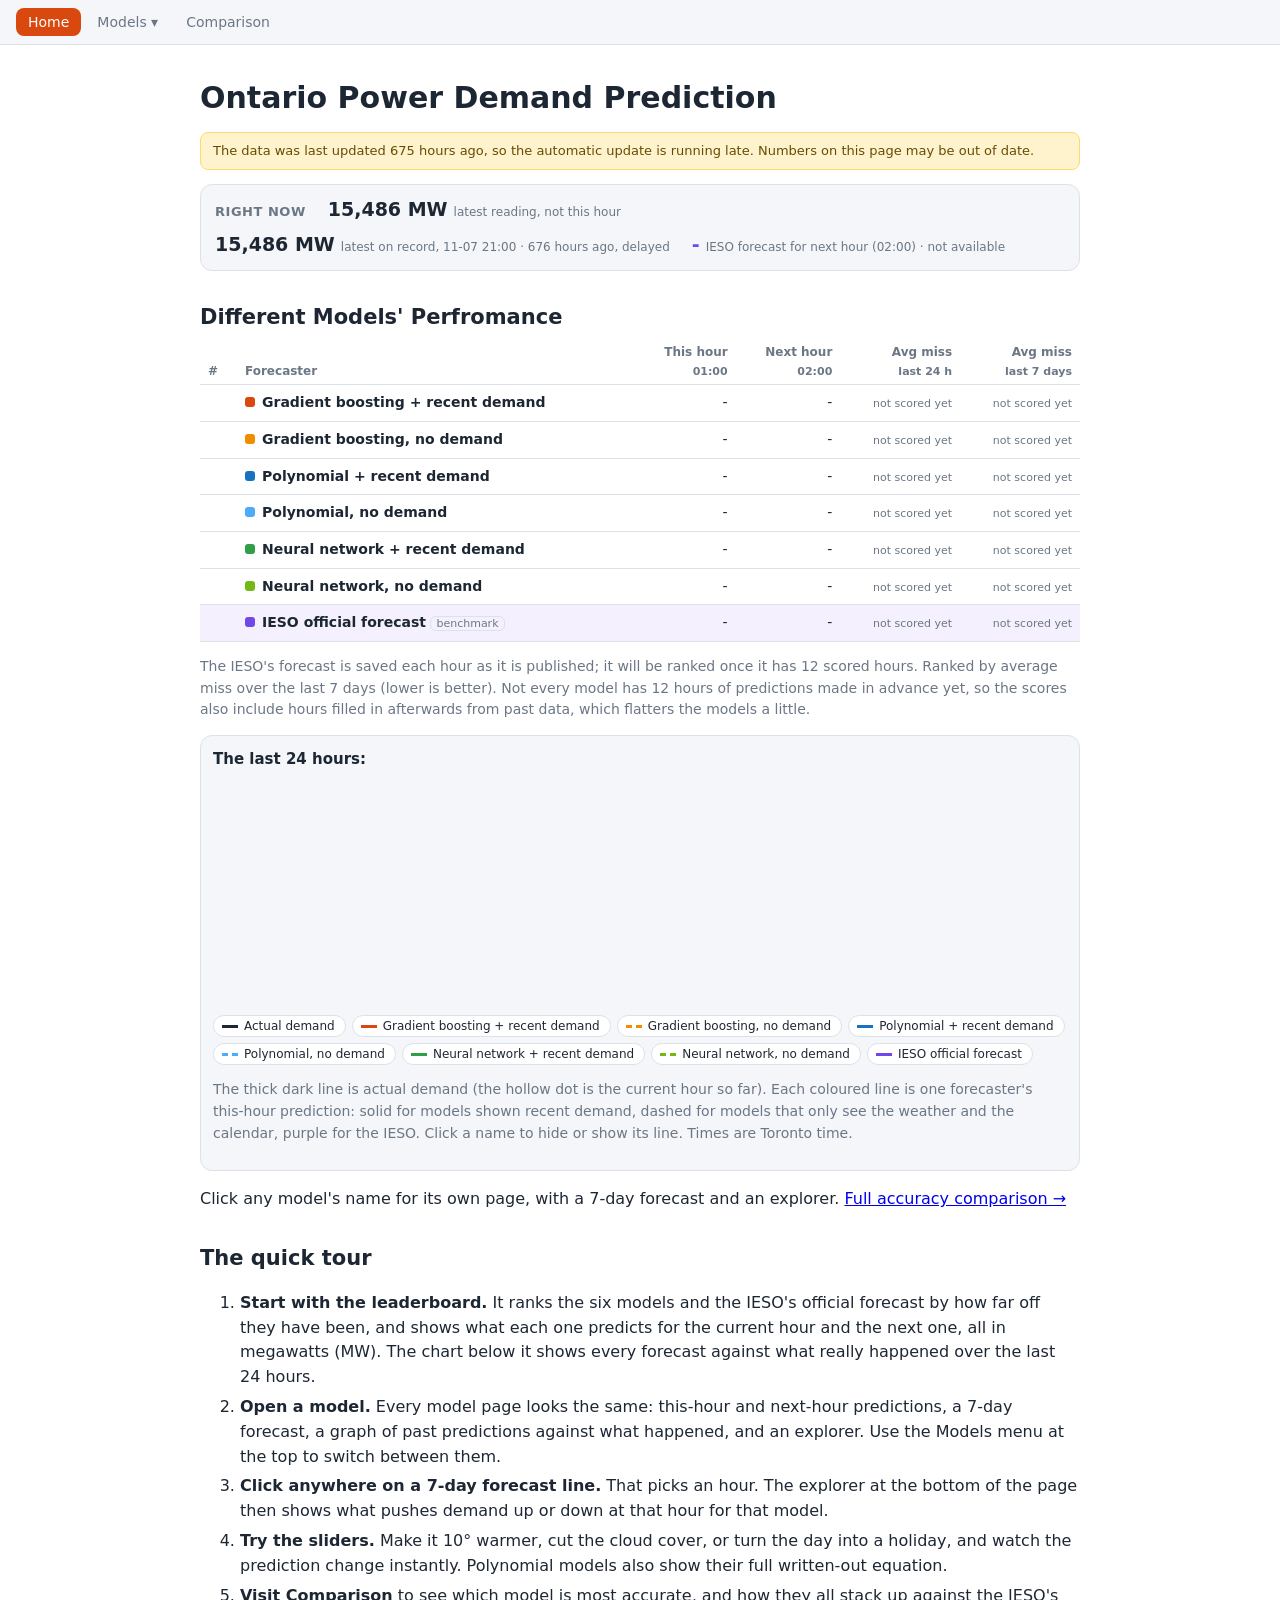
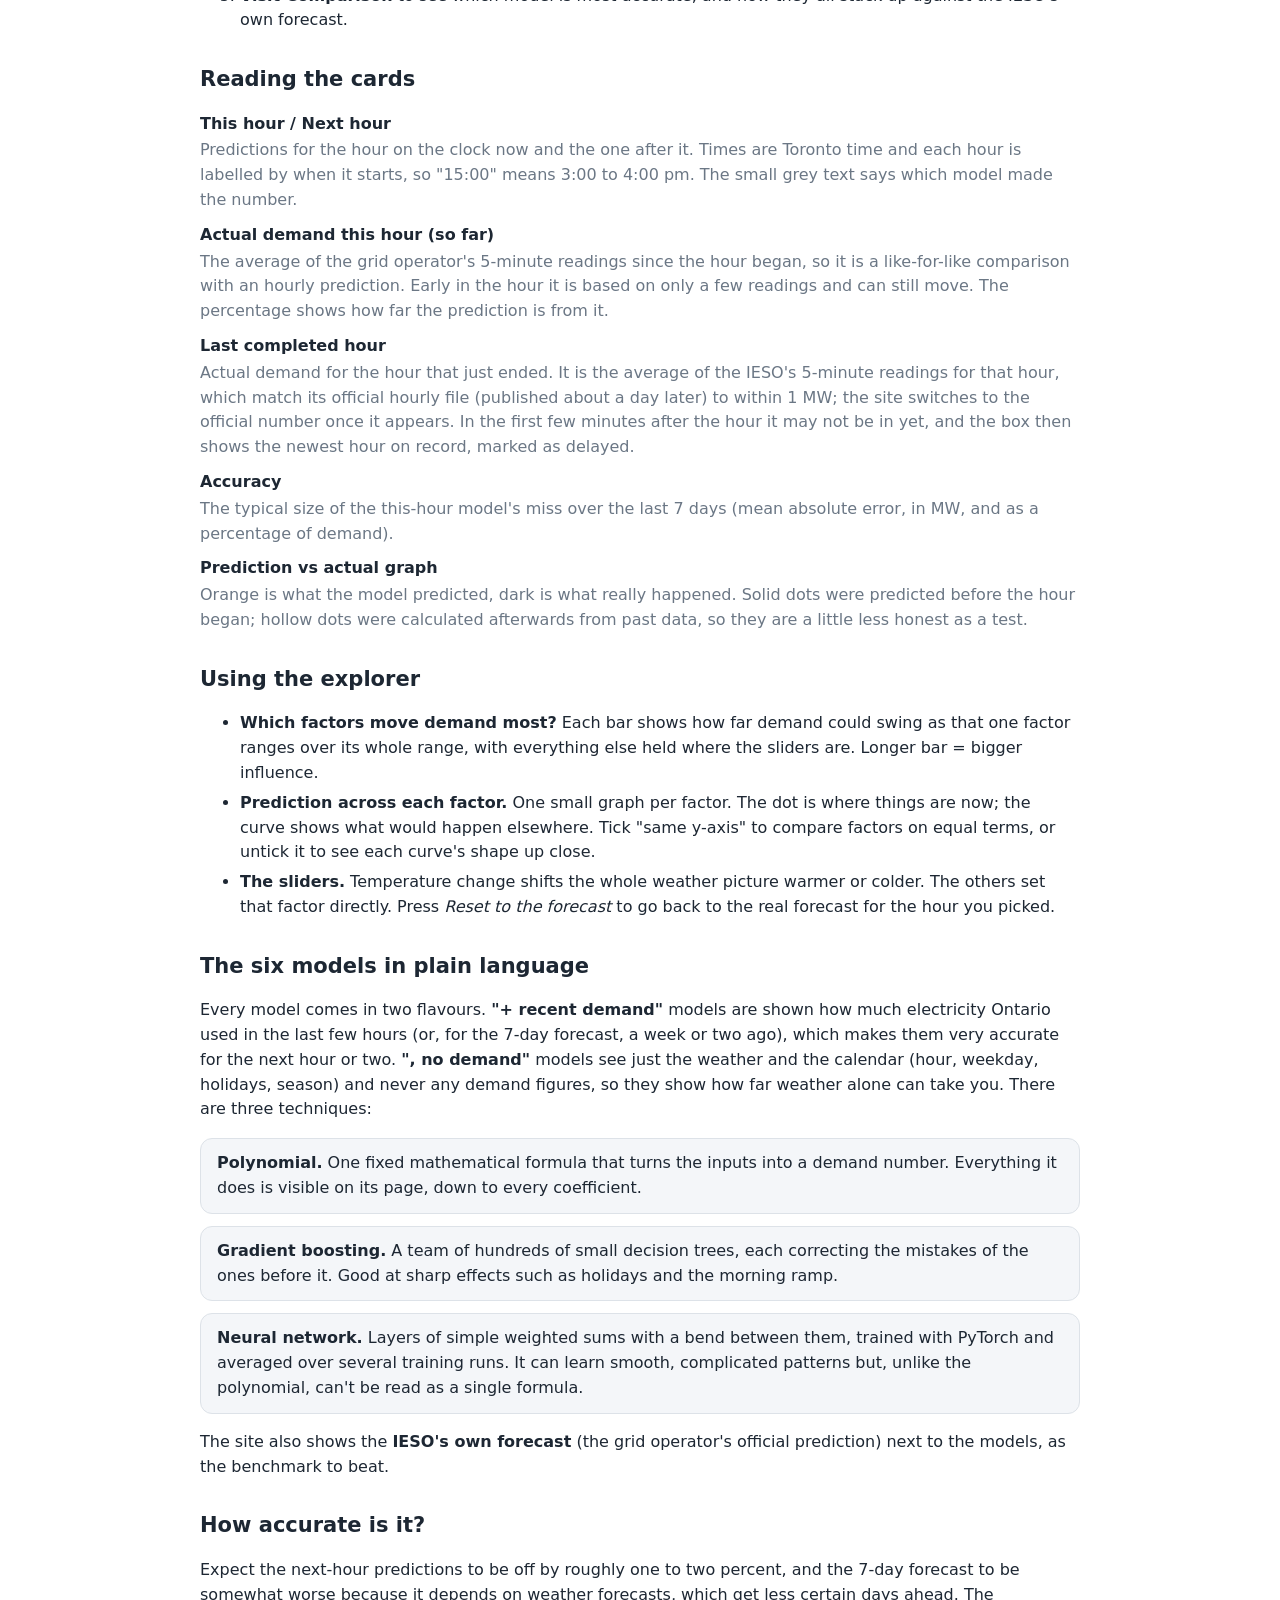
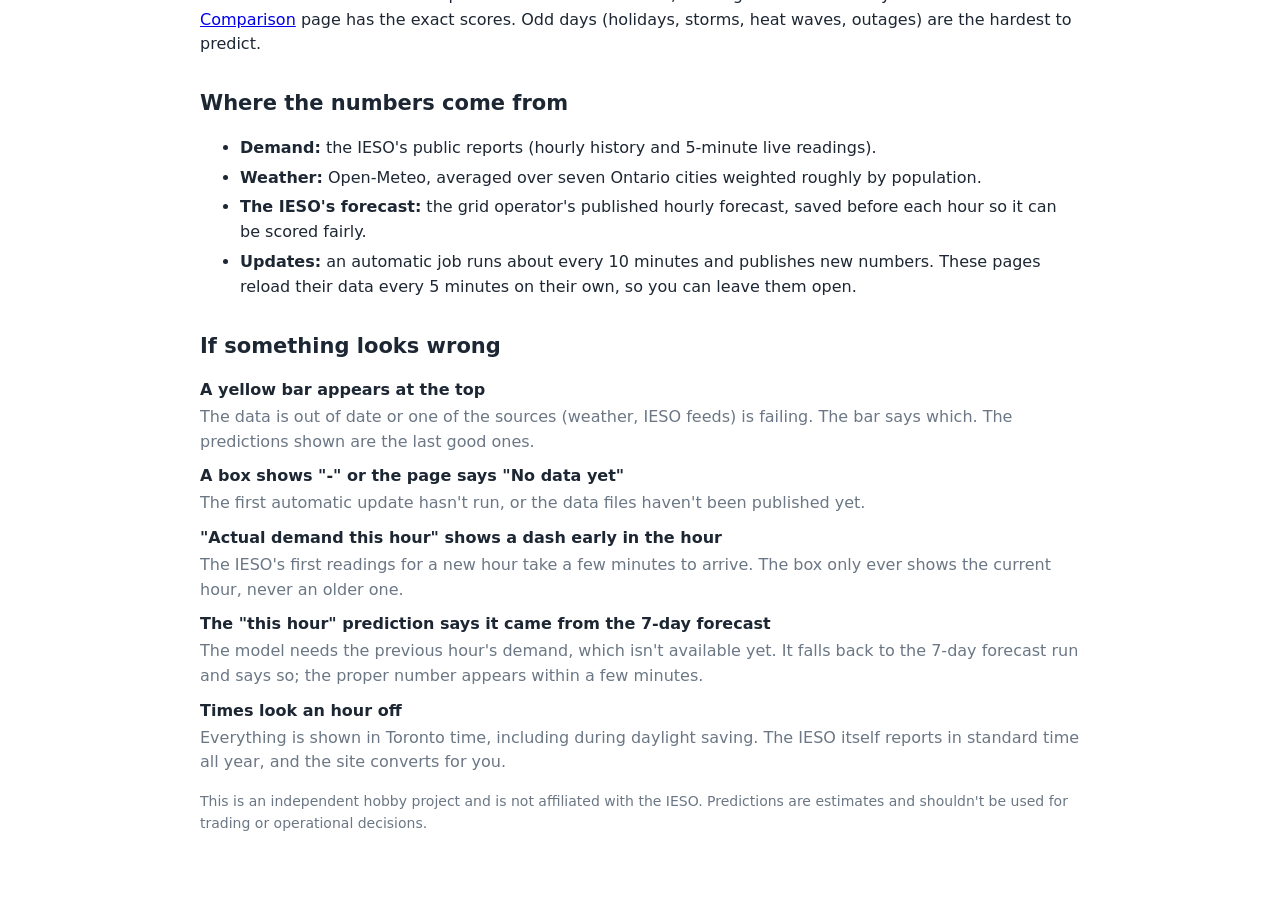
==== commit 4bd483af: "Update heading and section titles in index.html" ====
--- a/docs/index.html
+++ b/docs/index.html
@@ -37,9 +37,7 @@
 .chip.on{opacity:1}.chip i{display:inline-block;width:16px;height:0;border-top:3px solid var(--c);vertical-align:middle;margin-right:6px}.chip.dash i{border-top-style:dashed}
 span.chip{cursor:default}@media(max-width:560px){.lb .nx,.lb .d1{display:none}.lb td,.lb th{padding:6px 4px}}
 </style></head><body><main>
-<h1>Six models vs. Ontario's grid operator</h1>
-<p class="lead">Every hour, six forecasting models predict how much electricity Ontario will use, before the hour happens. Each prediction is then scored against the real number, alongside the official forecast from the IESO (the province's grid operator). Who's winning?</p>
-
+<h1>Ontario Power Demand Prediction</h1>
 <div id="banner" class="warn" style="display:none"></div>
 
 <div class="now"><span class="nl">Right now</span>
@@ -47,11 +45,11 @@
 <div><b id="hA">-</b><small id="hAt"></small></div>
 <div class="ie"><b id="hI">-</b><small id="hIt"></small></div></div>
 
-<h2>Leaderboard</h2>
+<h2>Different Models' Perfromance</h2>
 <div class="tw"><table id="lb" class="lb"></table></div>
 <p class="mut" id="lbs"></p>
 
-<div class="panel"><h3>The last 24 hours: every forecast against what really happened</h3><canvas id="tr"></canvas>
+<div class="panel"><h3>The last 24 hours:</h3><canvas id="tr"></canvas>
 <div class="lg" id="lg"></div>
 <p class="mut">The thick dark line is actual demand (the hollow dot is the current hour so far). Each coloured line is one forecaster's this-hour prediction: solid for models shown recent demand, dashed for models that only see the weather and the calendar, purple for the IESO. Click a name to hide or show its line. Times are Toronto time.</p></div>
 <p>Click any model's name for its own page, with a 7-day forecast and an explorer. <a href="compare.html">Full accuracy comparison &rarr;</a></p>
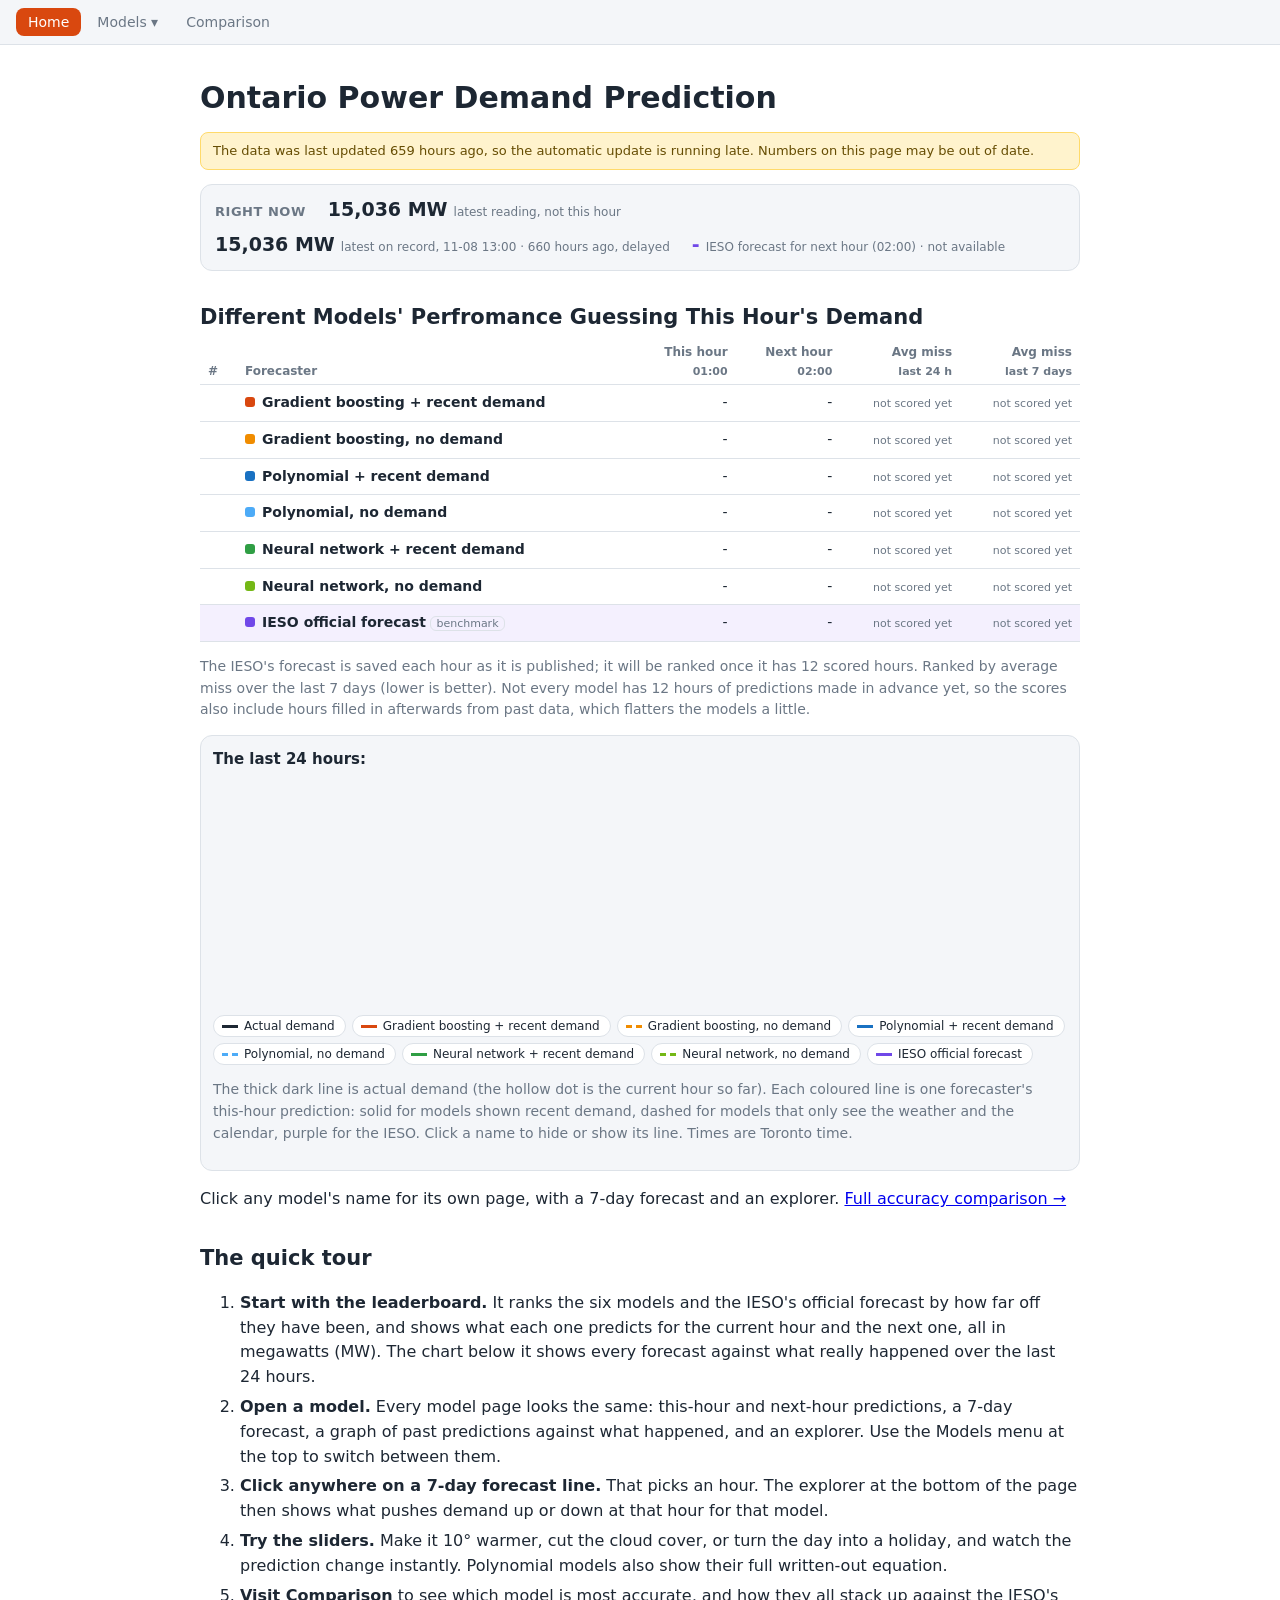
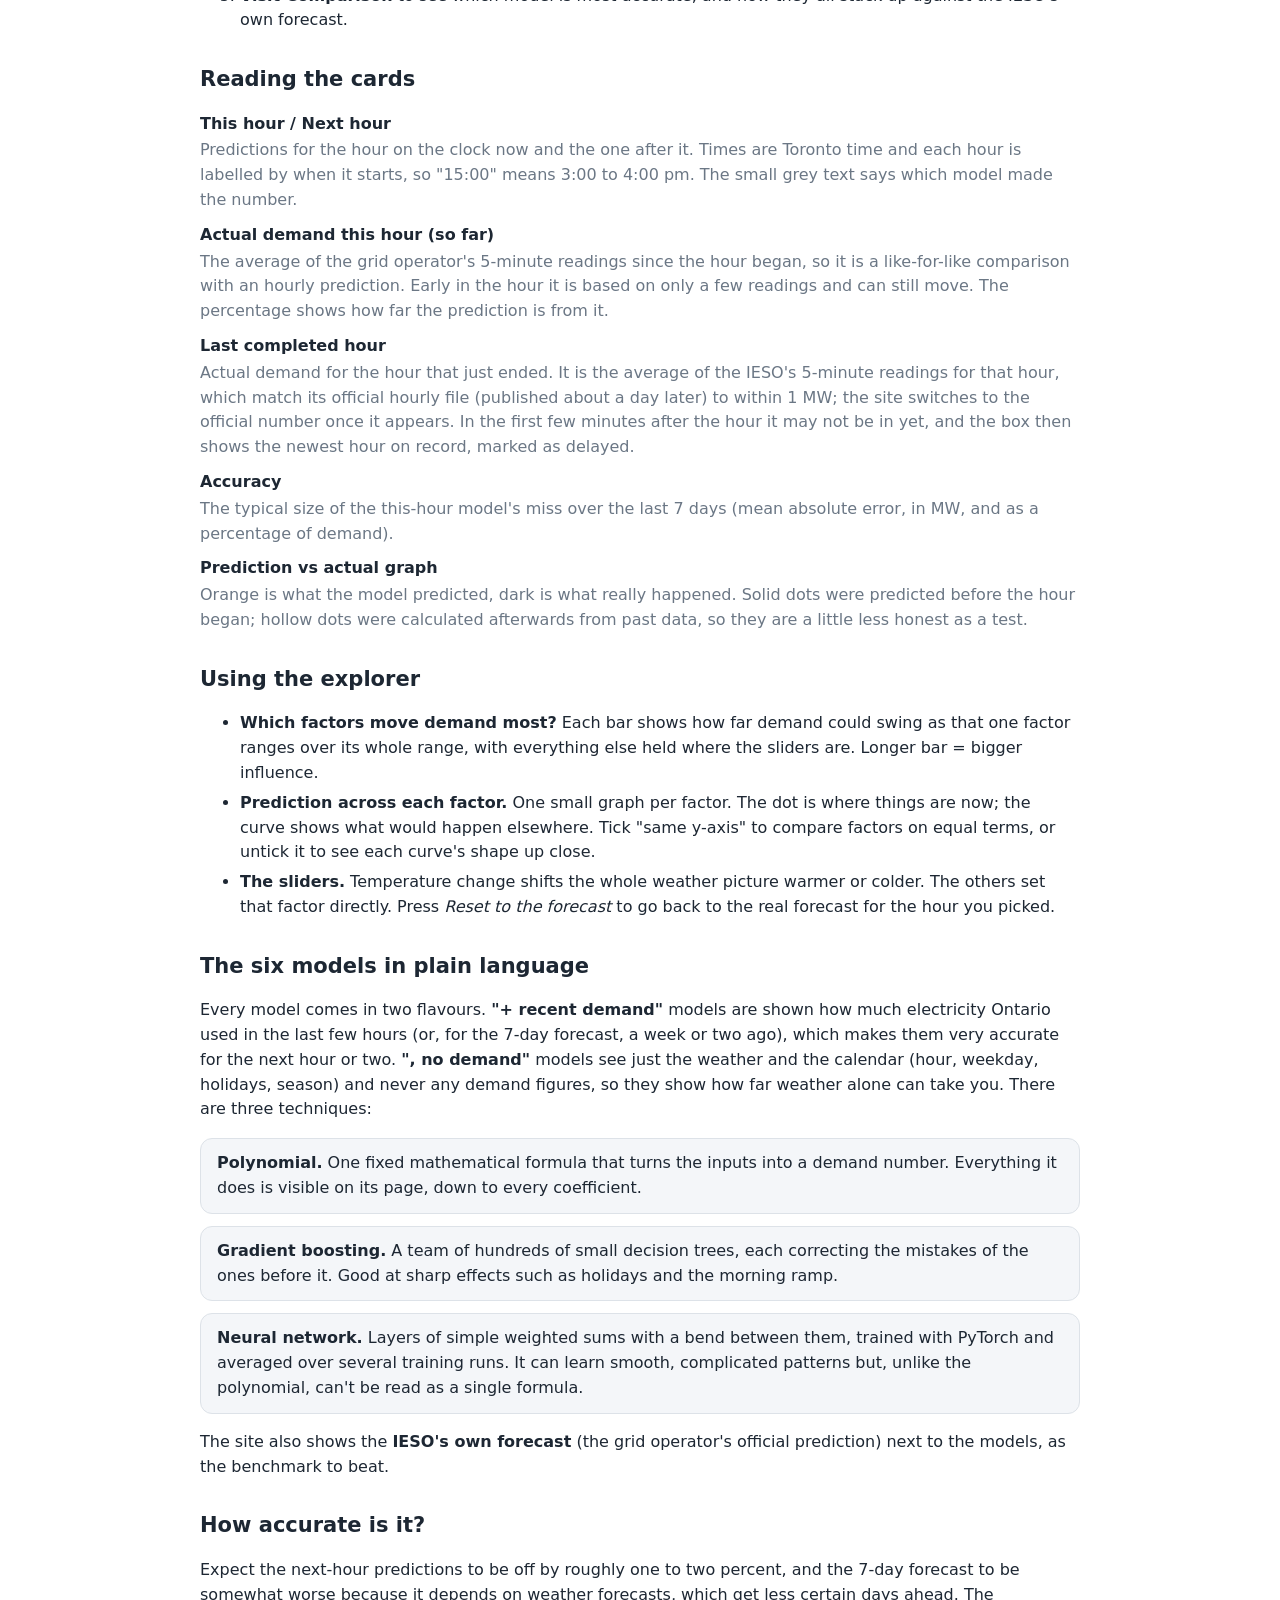
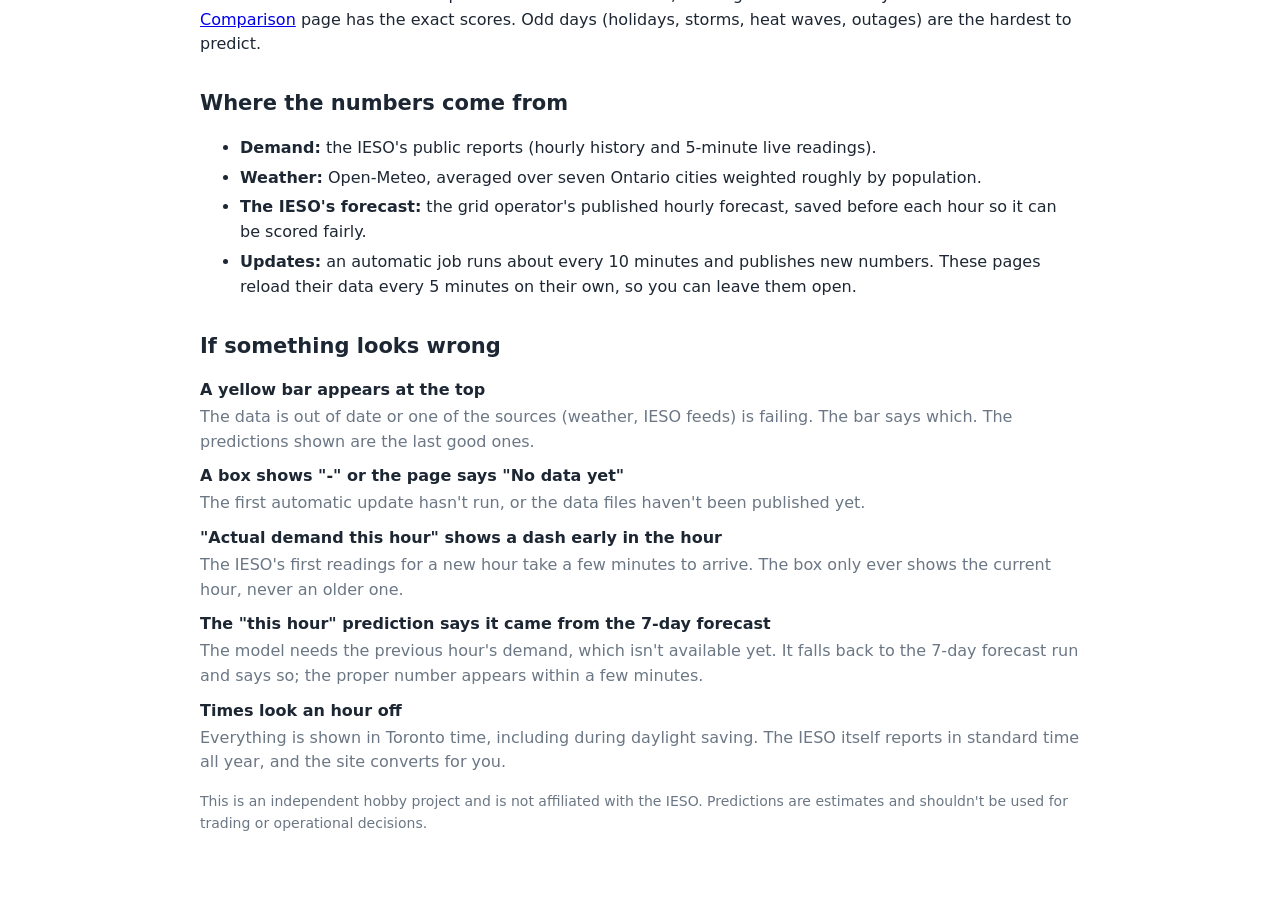
==== commit 7d73d4b0: "edited home page" ====
--- a/docs/index.html
+++ b/docs/index.html
@@ -45,7 +45,7 @@
 <div><b id="hA">-</b><small id="hAt"></small></div>
 <div class="ie"><b id="hI">-</b><small id="hIt"></small></div></div>
 
-<h2>Different Models' Perfromance</h2>
+<h2>Different Models' Perfromance Guessing This Hour's Demand</h2>
 <div class="tw"><table id="lb" class="lb"></table></div>
 <p class="mut" id="lbs"></p>
 
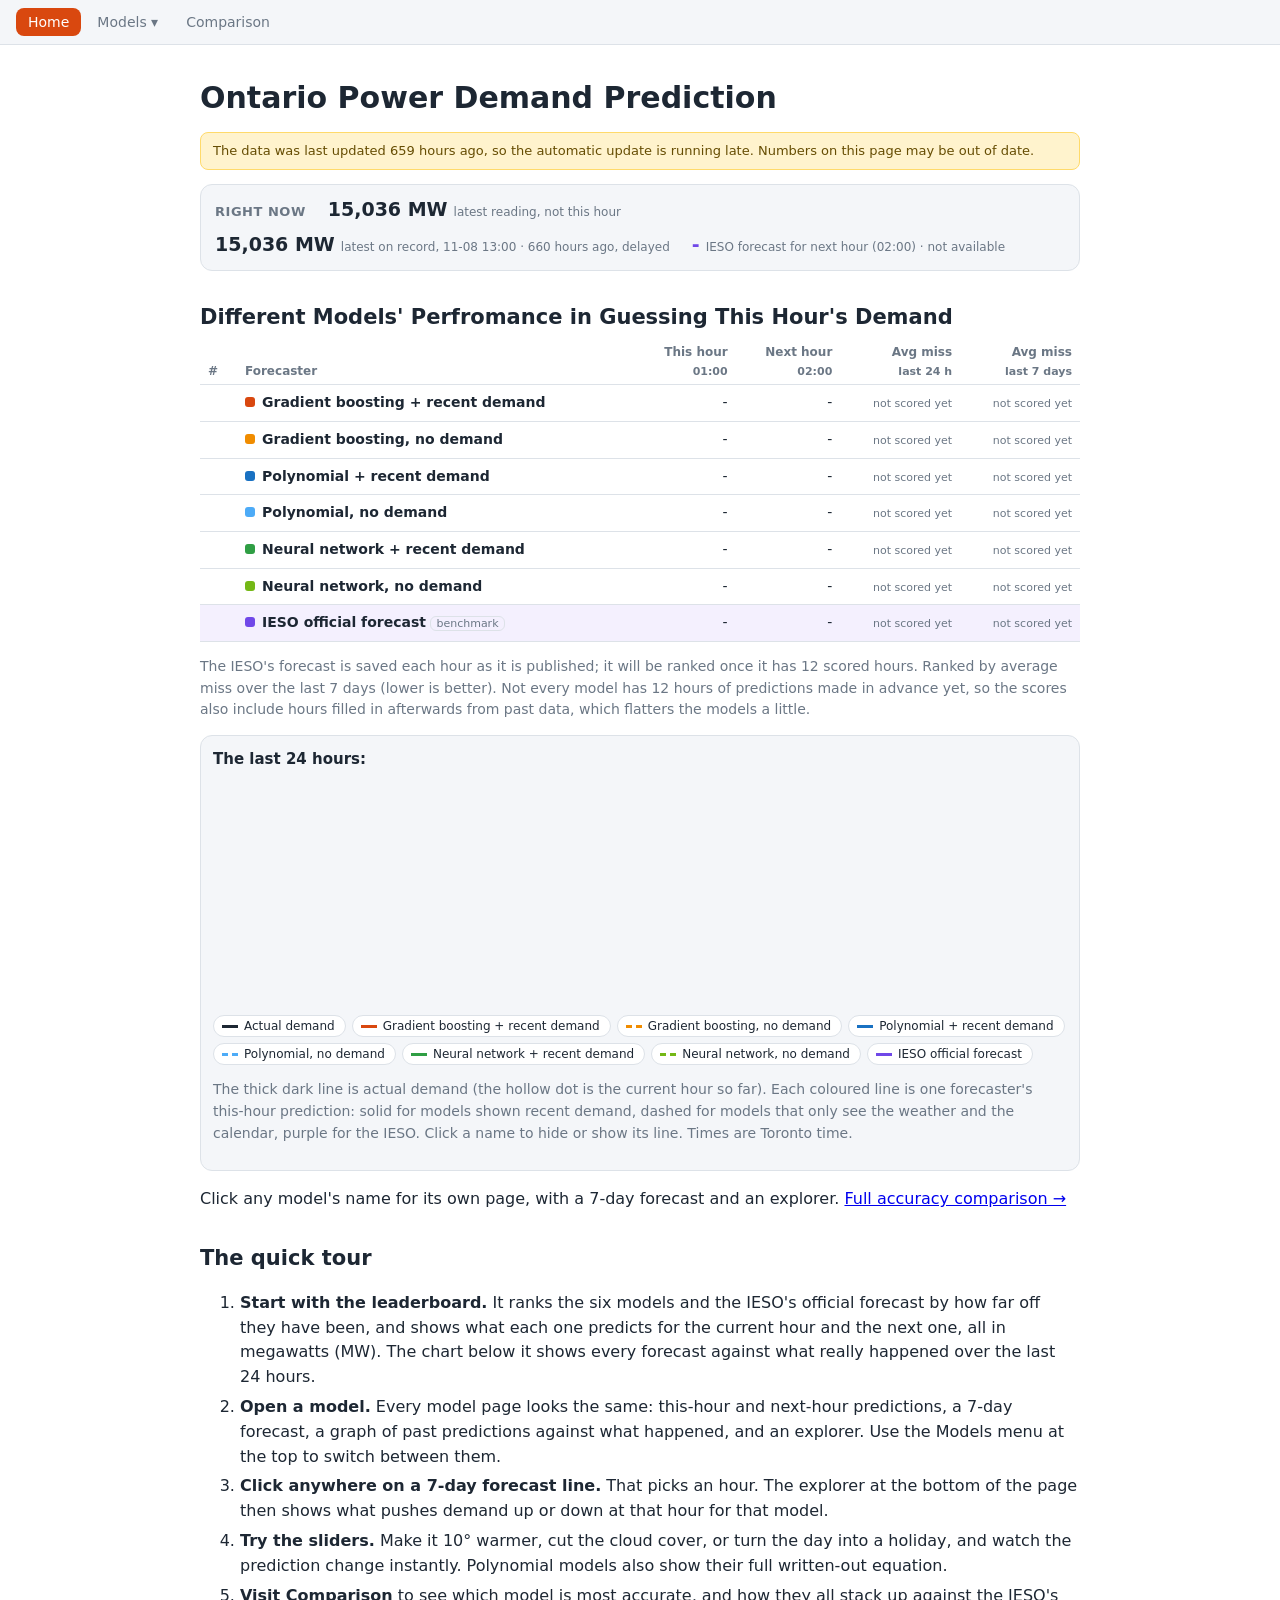
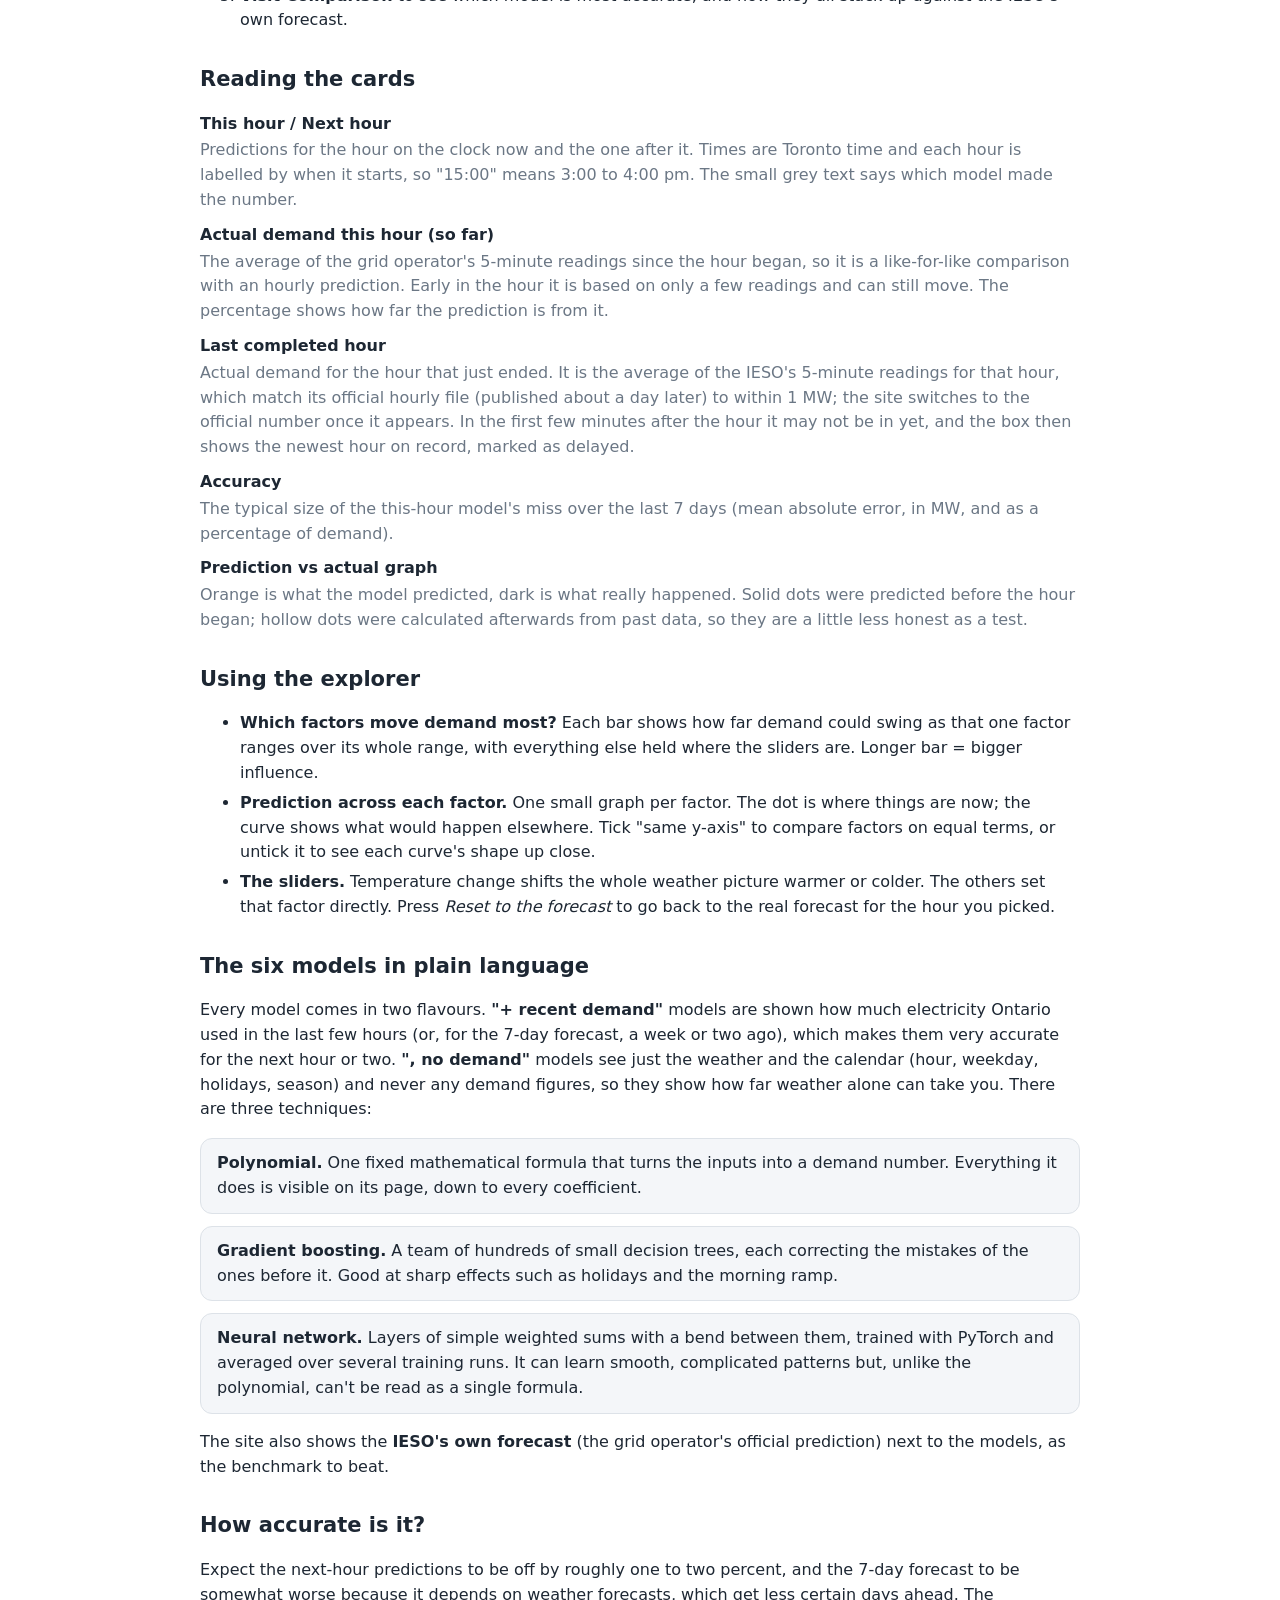
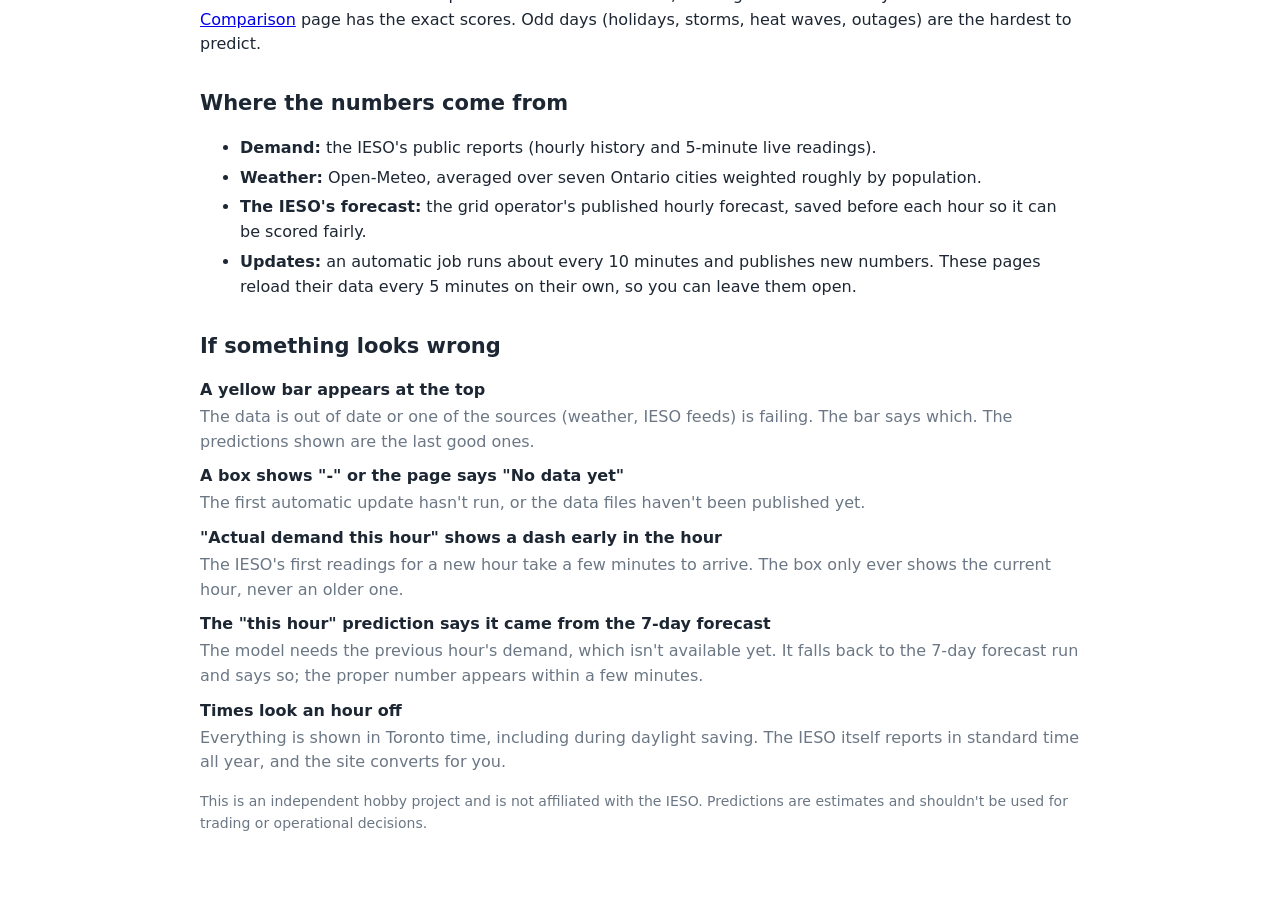
==== commit b0019b11: "more edits to home page" ====
--- a/docs/index.html
+++ b/docs/index.html
@@ -45,7 +45,7 @@
 <div><b id="hA">-</b><small id="hAt"></small></div>
 <div class="ie"><b id="hI">-</b><small id="hIt"></small></div></div>
 
-<h2>Different Models' Perfromance Guessing This Hour's Demand</h2>
+<h2>Different Models' Perfromance in Guessing This Hour's Demand</h2>
 <div class="tw"><table id="lb" class="lb"></table></div>
 <p class="mut" id="lbs"></p>
 
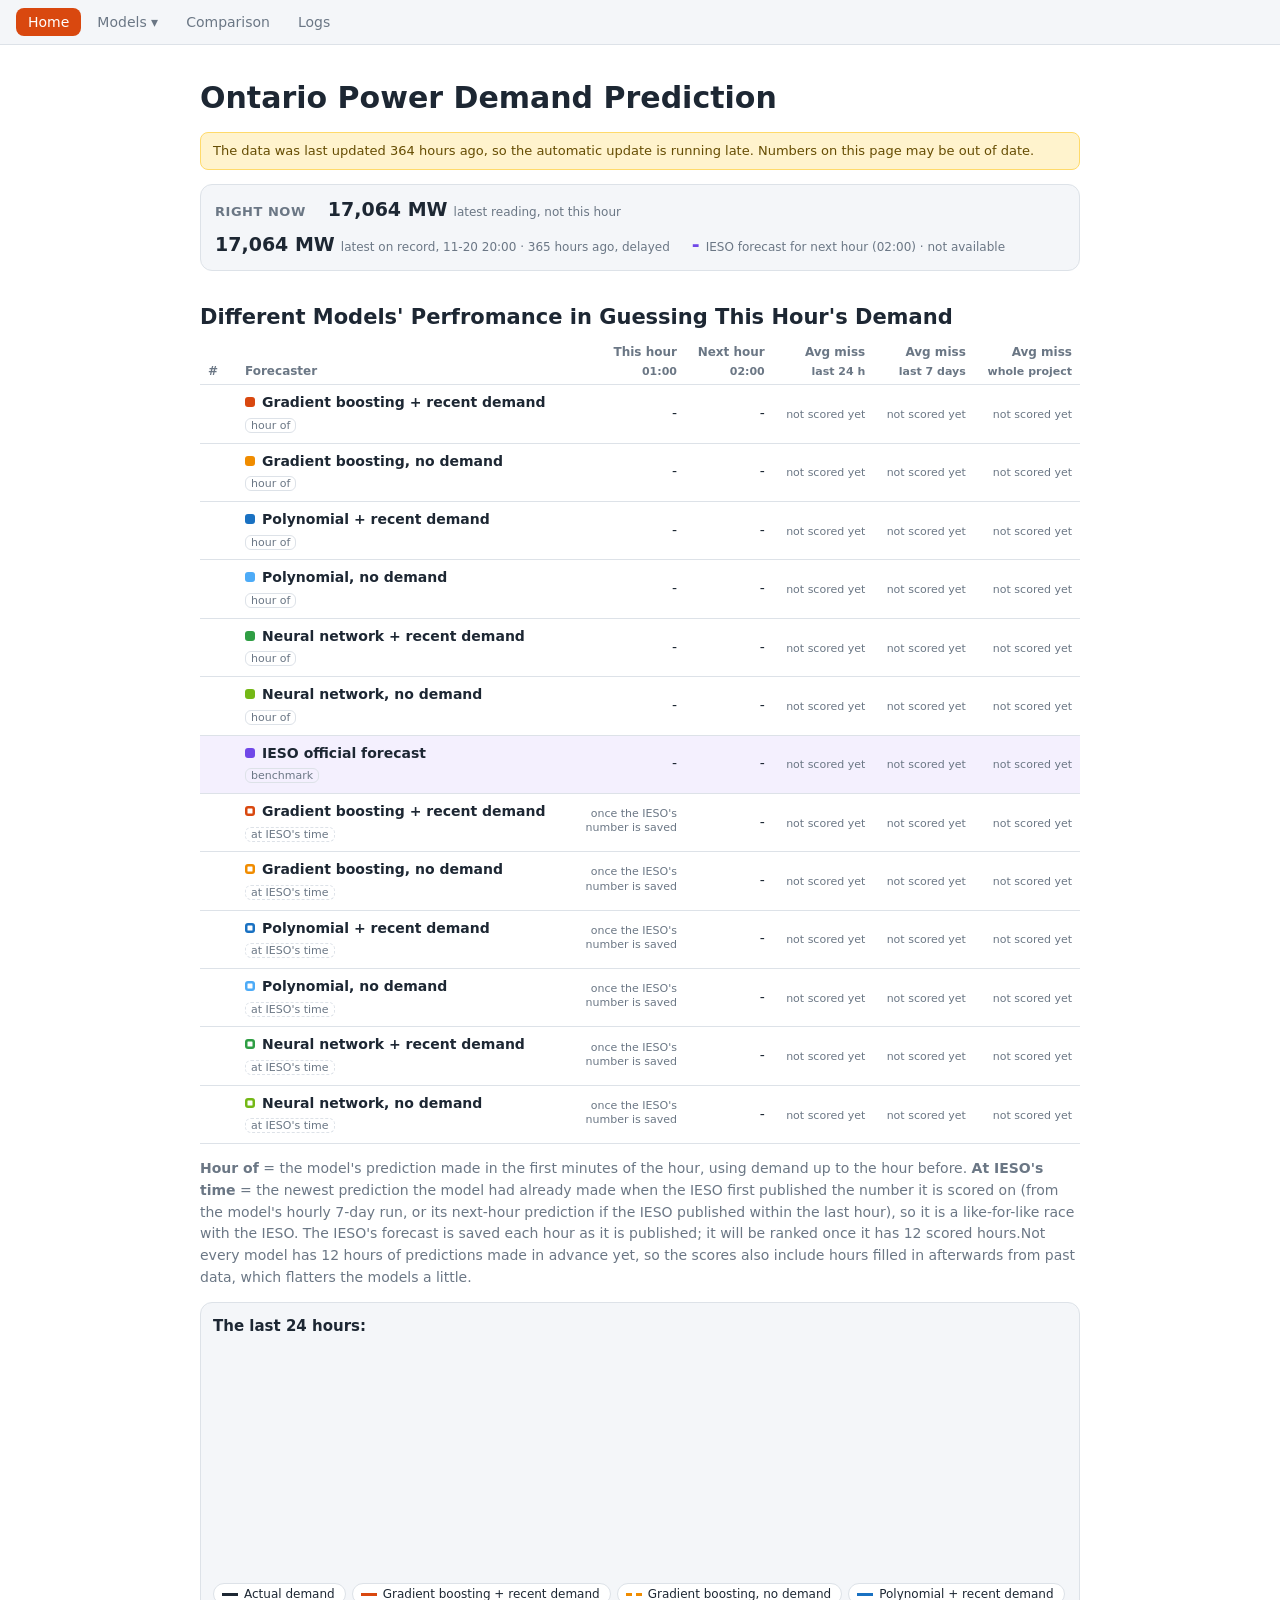
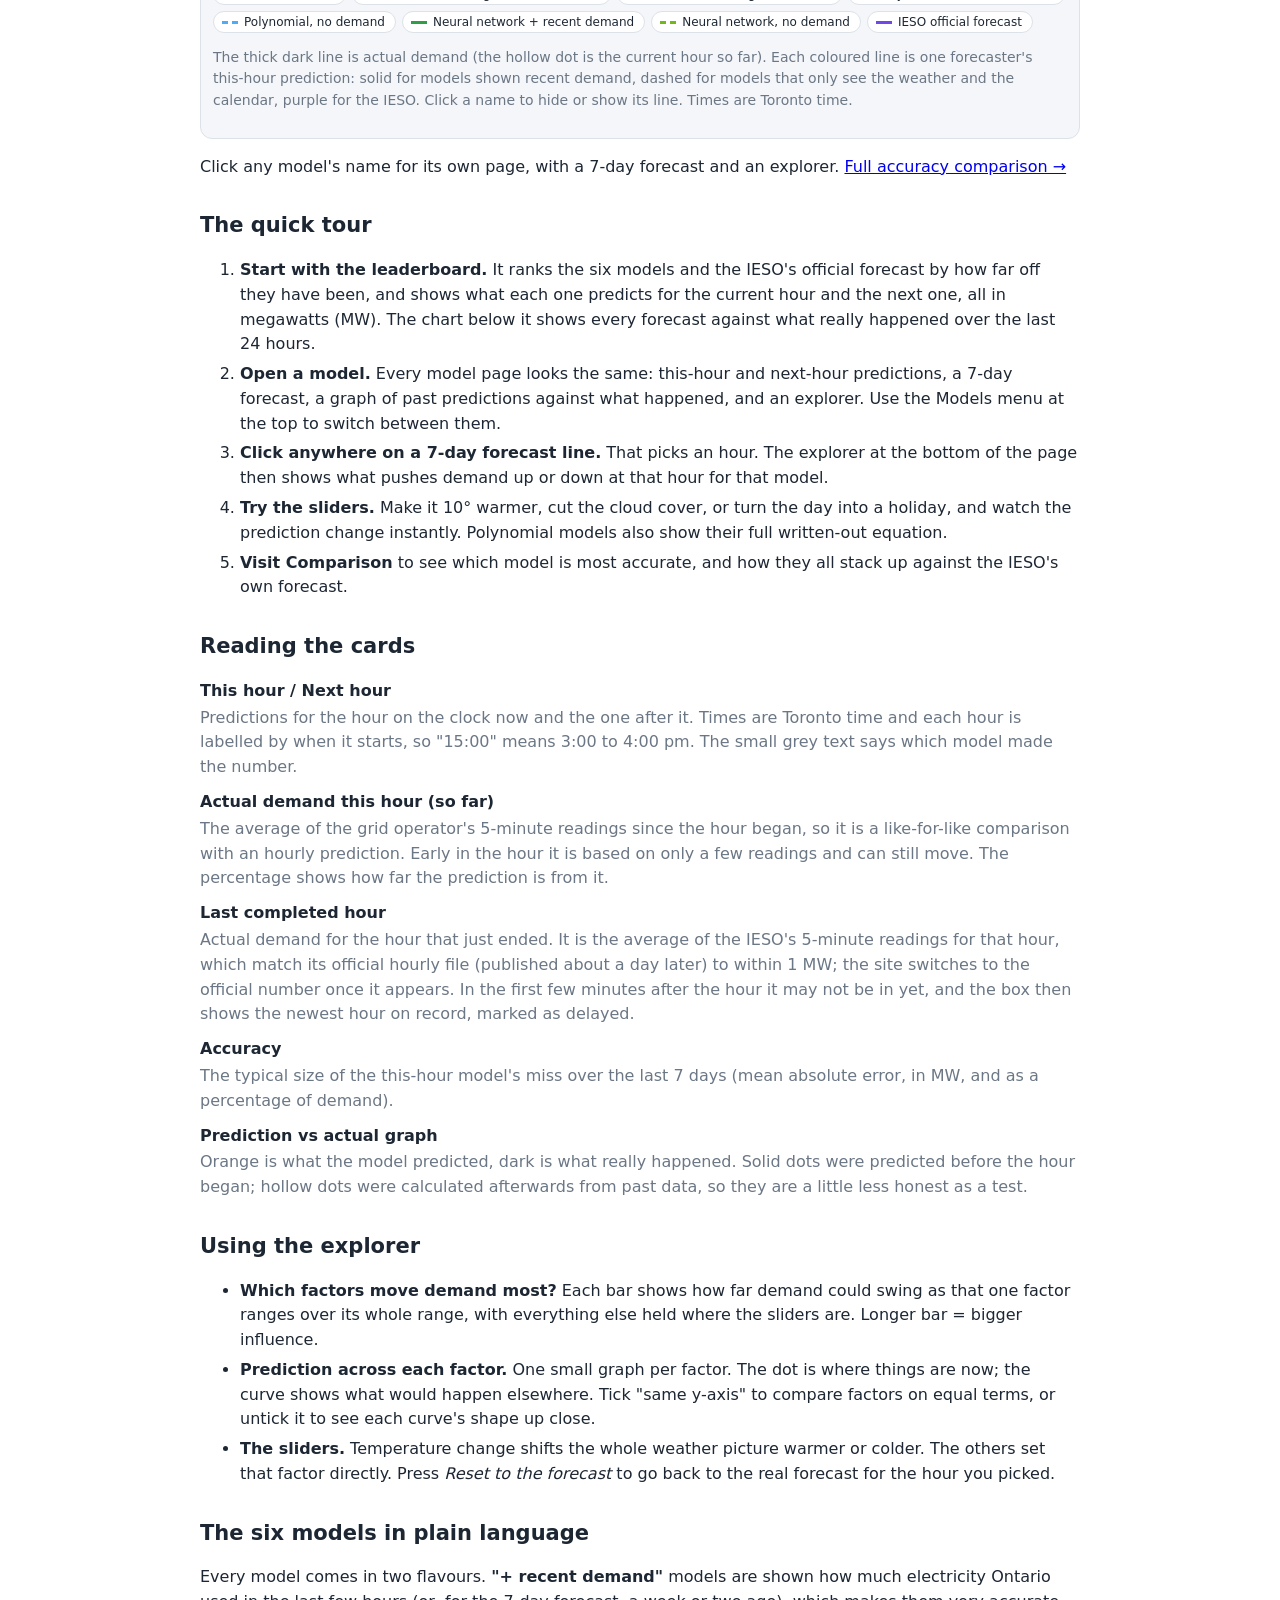
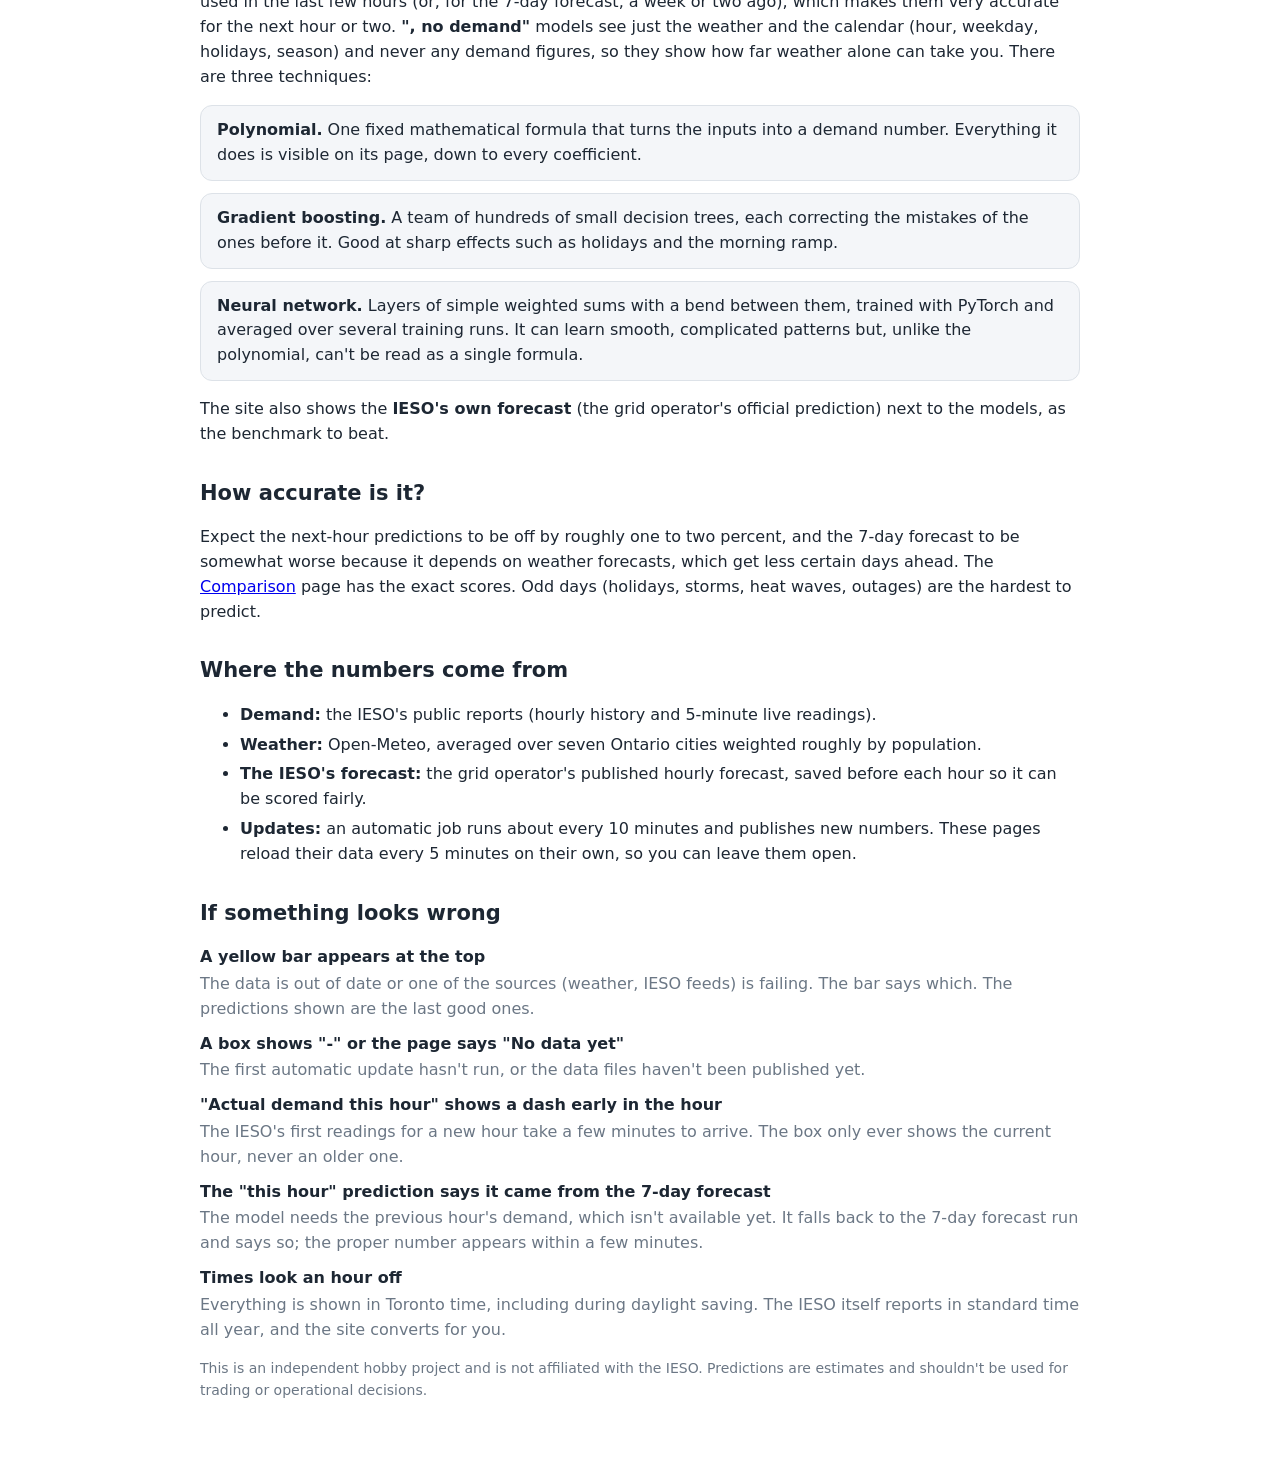
==== commit fca7bfdd: "Compare models with the IESO at the IESO's own time, across the whole project The IESO republishes i" ====
--- a/docs/index.html
+++ b/docs/index.html
@@ -28,14 +28,14 @@
 .now .nl{font-weight:700;font-size:13px;text-transform:uppercase;letter-spacing:.04em;color:var(--mut)}.now b{font-size:19px}.now small{color:var(--mut);font-size:12px;margin-left:6px}
 .now .ie b{color:#7048e8}@media(prefers-color-scheme:dark){.now .ie b{color:#a78bfa}}
 .tw{overflow-x:auto}.lb{width:100%;border-collapse:collapse;font-size:14px}.lb th{text-align:right;font-weight:600;color:var(--mut);font-size:12px;padding:4px 8px;border-bottom:1px solid var(--bd);vertical-align:bottom}
-.lb th:nth-child(-n+2){text-align:left}.lb td{padding:7px 8px;border-bottom:1px solid var(--bd);text-align:right;white-space:nowrap}.lb td:nth-child(2){text-align:left;white-space:normal}
+.lb th:nth-child(-n+2){text-align:left}.lb td{padding:7px 8px;border-bottom:1px solid var(--bd);text-align:right;white-space:nowrap}.lb td:nth-child(2){text-align:left;white-space:normal;min-width:170px}.lb td small{white-space:normal}.lb td:nth-child(3) small{display:inline-block;max-width:150px;line-height:1.3}
 .lb td:first-child{color:var(--mut);font-weight:700;width:1.5em;text-align:left}.lb a{color:var(--fg);font-weight:600;text-decoration:none}.lb a:hover{text-decoration:underline}
 .lb small{color:var(--mut);font-size:11px}.lb tr.top td{background:rgba(250,176,5,.13)}.lb tr.top td:first-child::after{content:" \2605";color:#f59f00}
 .lb tr.ieso td{background:rgba(112,72,232,.08)}.lb .tag{border:1px solid var(--bd);border-radius:6px;padding:0 5px}
-.sw{display:inline-block;width:10px;height:10px;border-radius:3px;margin-right:7px}.bar{height:4px;background:var(--bd);border-radius:2px;margin-top:3px}.bar i{display:block;height:100%;border-radius:2px}
+.sw{display:inline-block;width:10px;height:10px;border-radius:3px;margin-right:7px;background:var(--c)}.sw.ring{background:none;box-shadow:inset 0 0 0 2.5px var(--c)}.lb .tat{border-style:dashed}.bar{height:4px;background:var(--bd);border-radius:2px;margin-top:3px}.bar i{display:block;height:100%;border-radius:2px}
 .lg{display:flex;flex-wrap:wrap;gap:6px;margin:8px 0 0}.chip{font:12px system-ui,sans-serif;color:var(--fg);background:var(--bg);border:1px solid var(--bd);border-radius:20px;padding:3px 10px 3px 8px;cursor:pointer;opacity:.45}
 .chip.on{opacity:1}.chip i{display:inline-block;width:16px;height:0;border-top:3px solid var(--c);vertical-align:middle;margin-right:6px}.chip.dash i{border-top-style:dashed}
-span.chip{cursor:default}@media(max-width:560px){.lb .nx,.lb .d1{display:none}.lb td,.lb th{padding:6px 4px}}
+span.chip{cursor:default}@media(max-width:560px){.lb .nx,.lb .d1{display:none}.lb td:nth-child(2){min-width:120px}.lb td,.lb th{padding:6px 4px}}
 </style></head><body><main>
 <h1>Ontario Power Demand Prediction</h1>
 <div id="banner" class="warn" style="display:none"></div>
@@ -106,5 +106,5 @@
 <dt>Times look an hour off</dt><dd>Everything is shown in Toronto time, including during daylight saving. The IESO itself reports in standard time all year, and the site converts for you.</dd>
 </dl>
 <p class="mut">This is an independent hobby project and is not affiliated with the IESO. Predictions are estimates and shouldn't be used for trading or operational decisions.</p>
-<script src="demand_log.js"></script><script src="forecast.js"></script><script src="common.js"></script><script src="config.js"></script><script src="home.js"></script><script src="live.js"></script>
+<script src="demand_log.js"></script><script src="forecast.js"></script><script src="score_archive.js"></script><script src="common.js"></script><script src="config.js"></script><script src="home.js"></script><script src="live.js"></script>
 </main></body></html>
